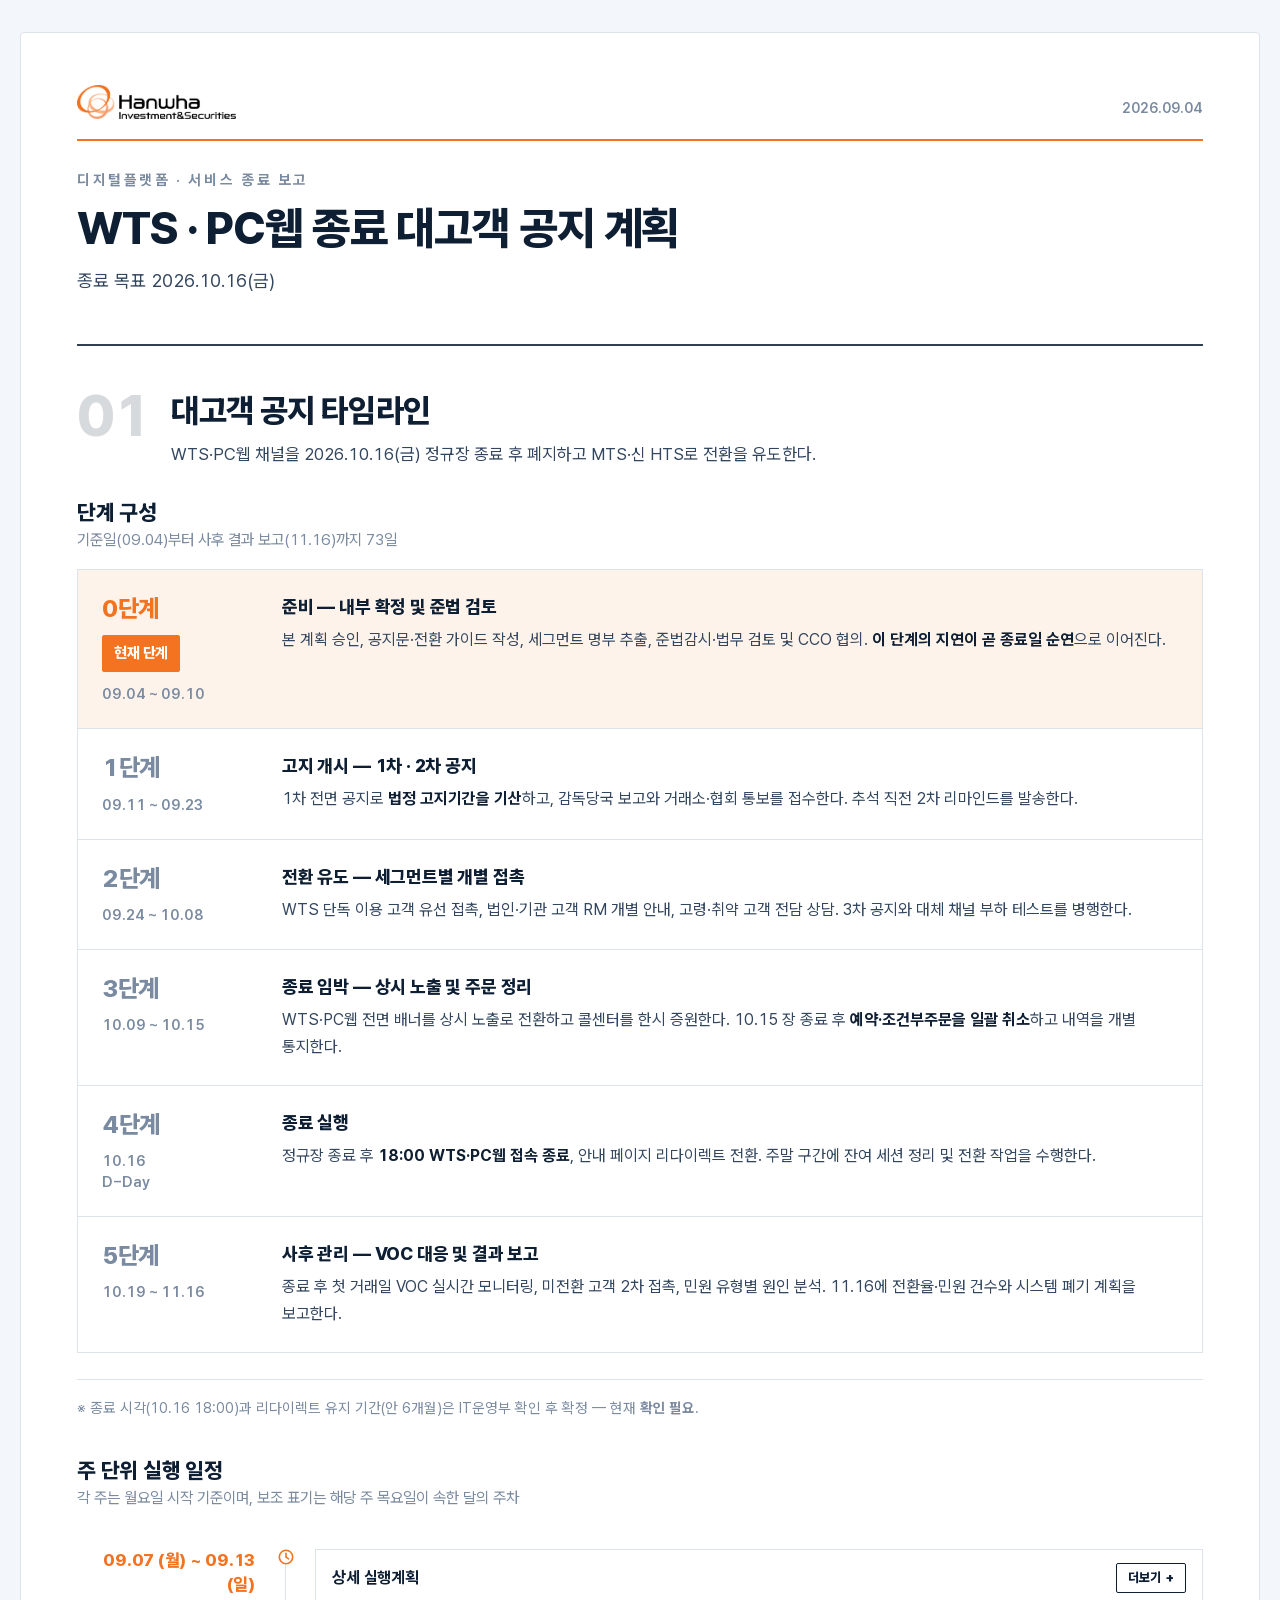
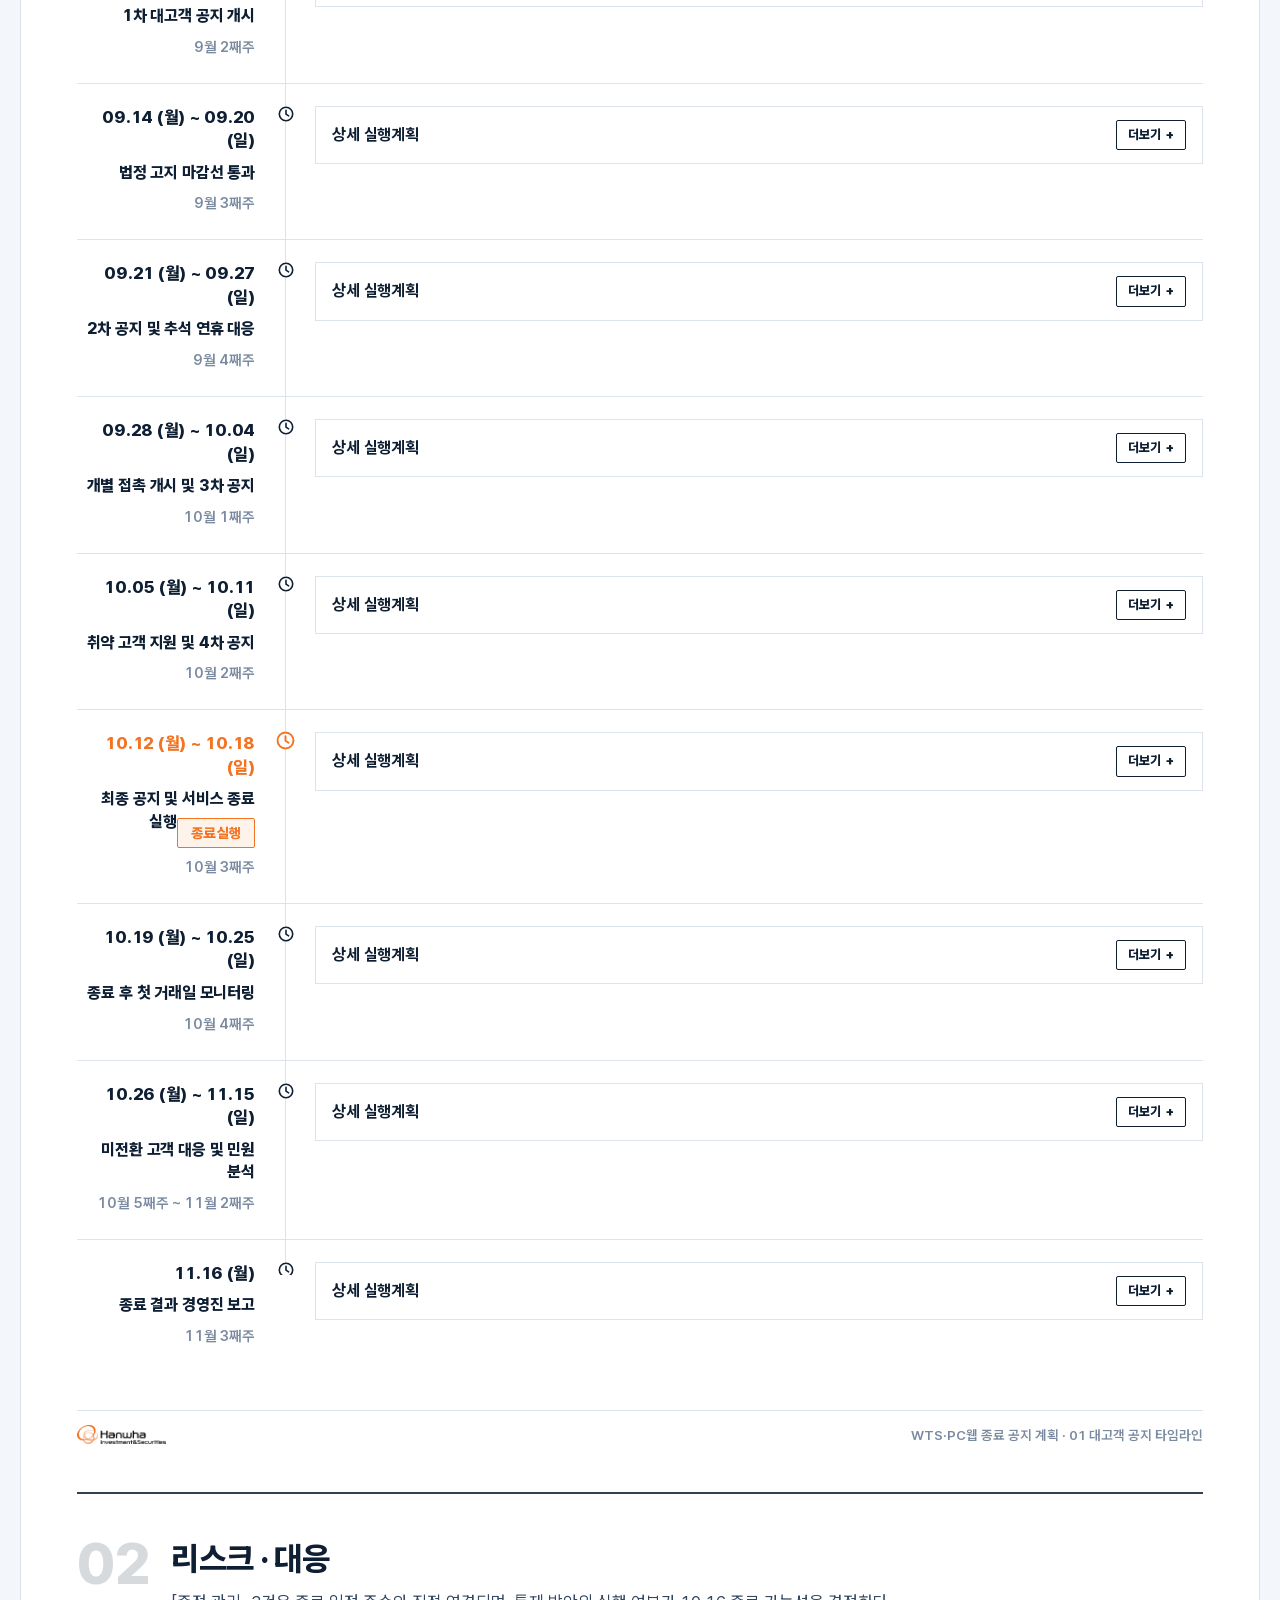
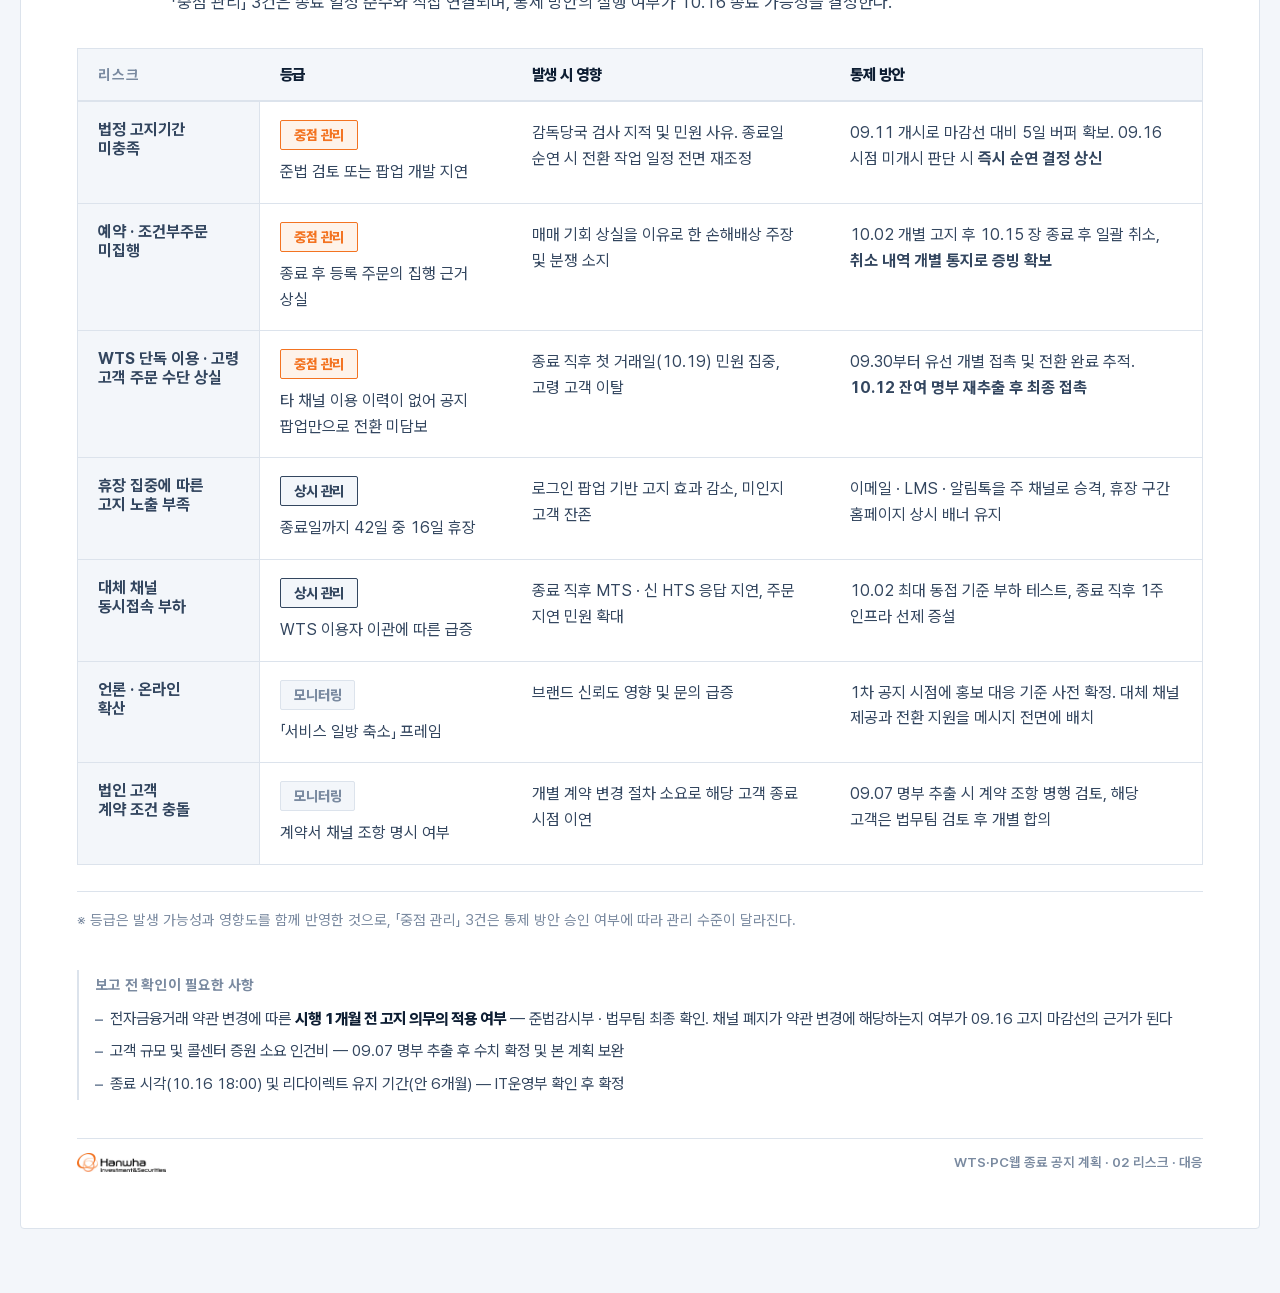
==== _배포_WTS_PC웹_종료공지계획.html @ c9485beb "문서 코멘트 반영: 타임라인 레일 마커를 시계 아이콘으로 - 주차별 레일 마커를 사각형에서 시계 아이콘으로 교체 (9개 주차 전체) - 지침서가 이모지·아이콘 폰트를 금지하므로 인" ====
<!doctype html>
<html lang="ko">
<head>
<meta charset="utf-8">
<meta name="viewport" content="width=device-width, initial-scale=1">
<title>WTS·PC웹 종료 대고객 공지 계획 · 2026.09.04</title>
<style>

@font-face{
  font-family:"Pretendard";
  font-style:normal;
  font-weight:45 920;
  font-display:swap;
  src:url([data-uri]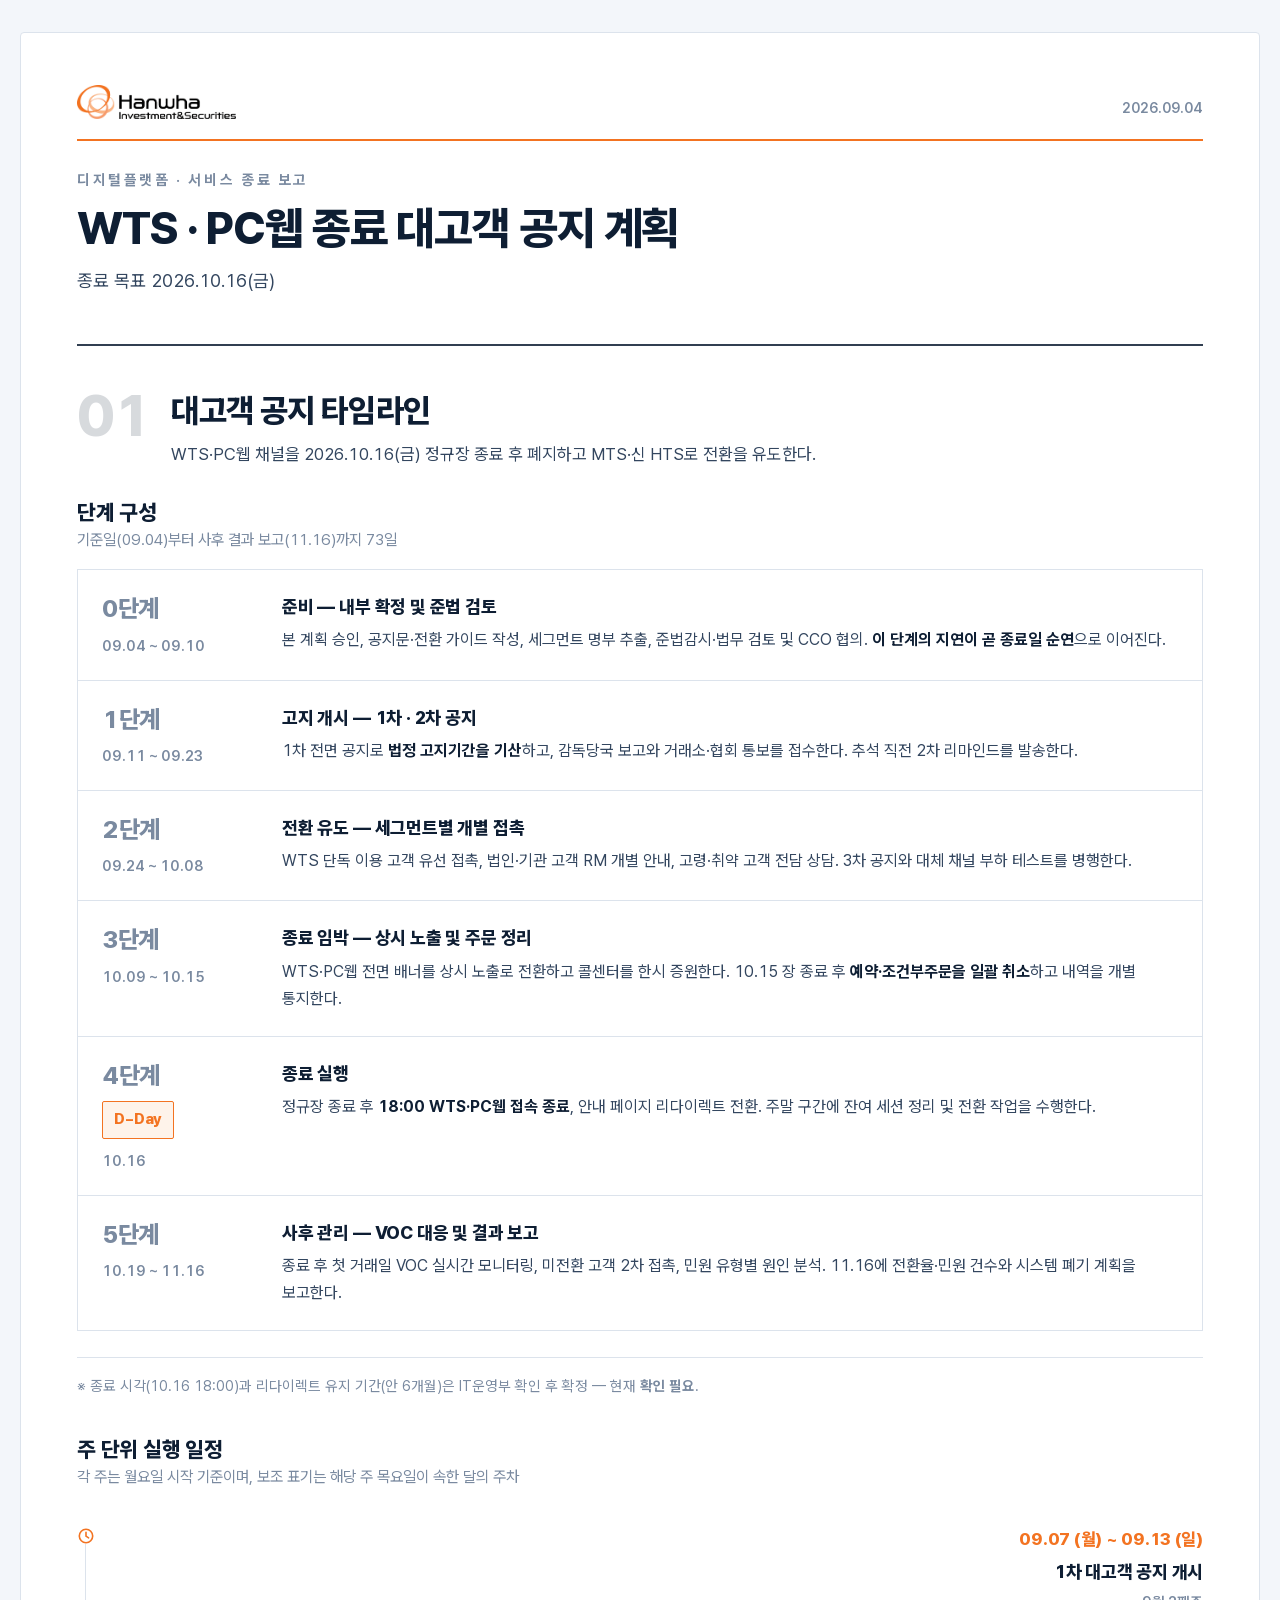
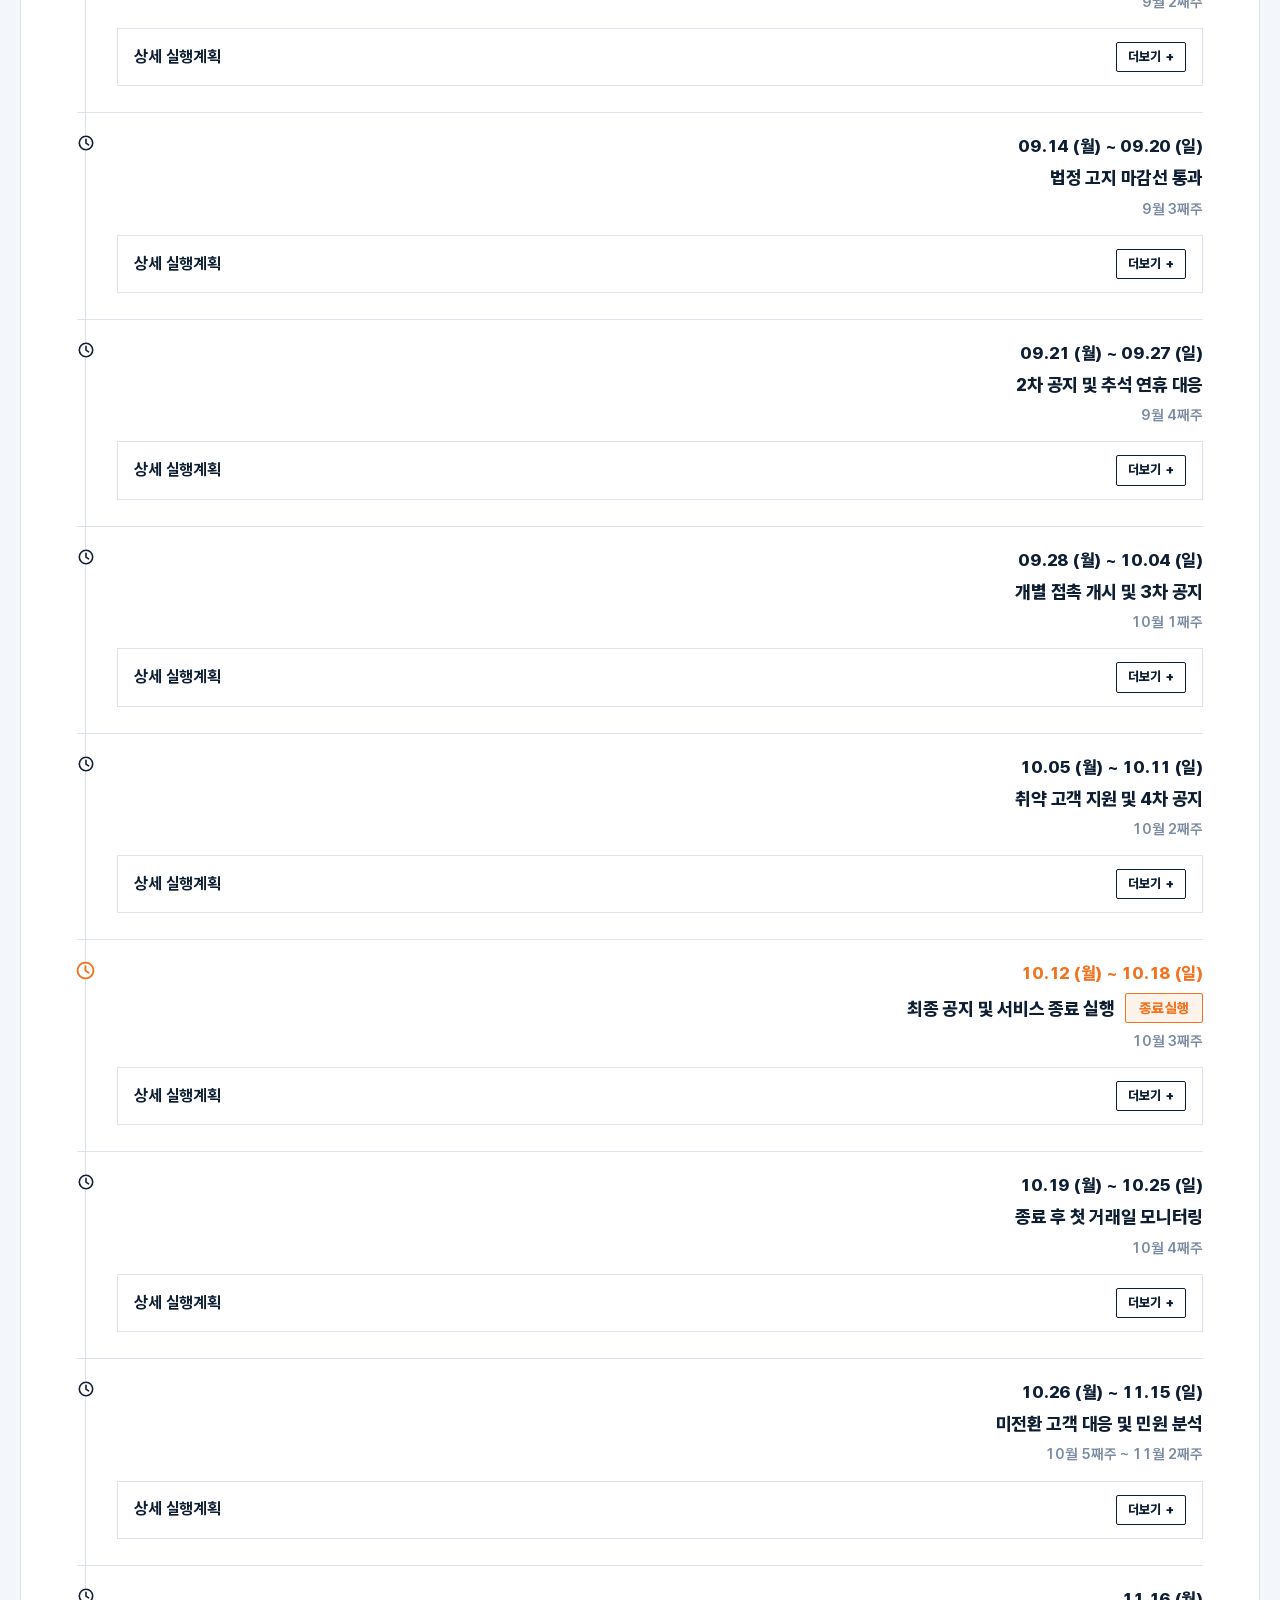
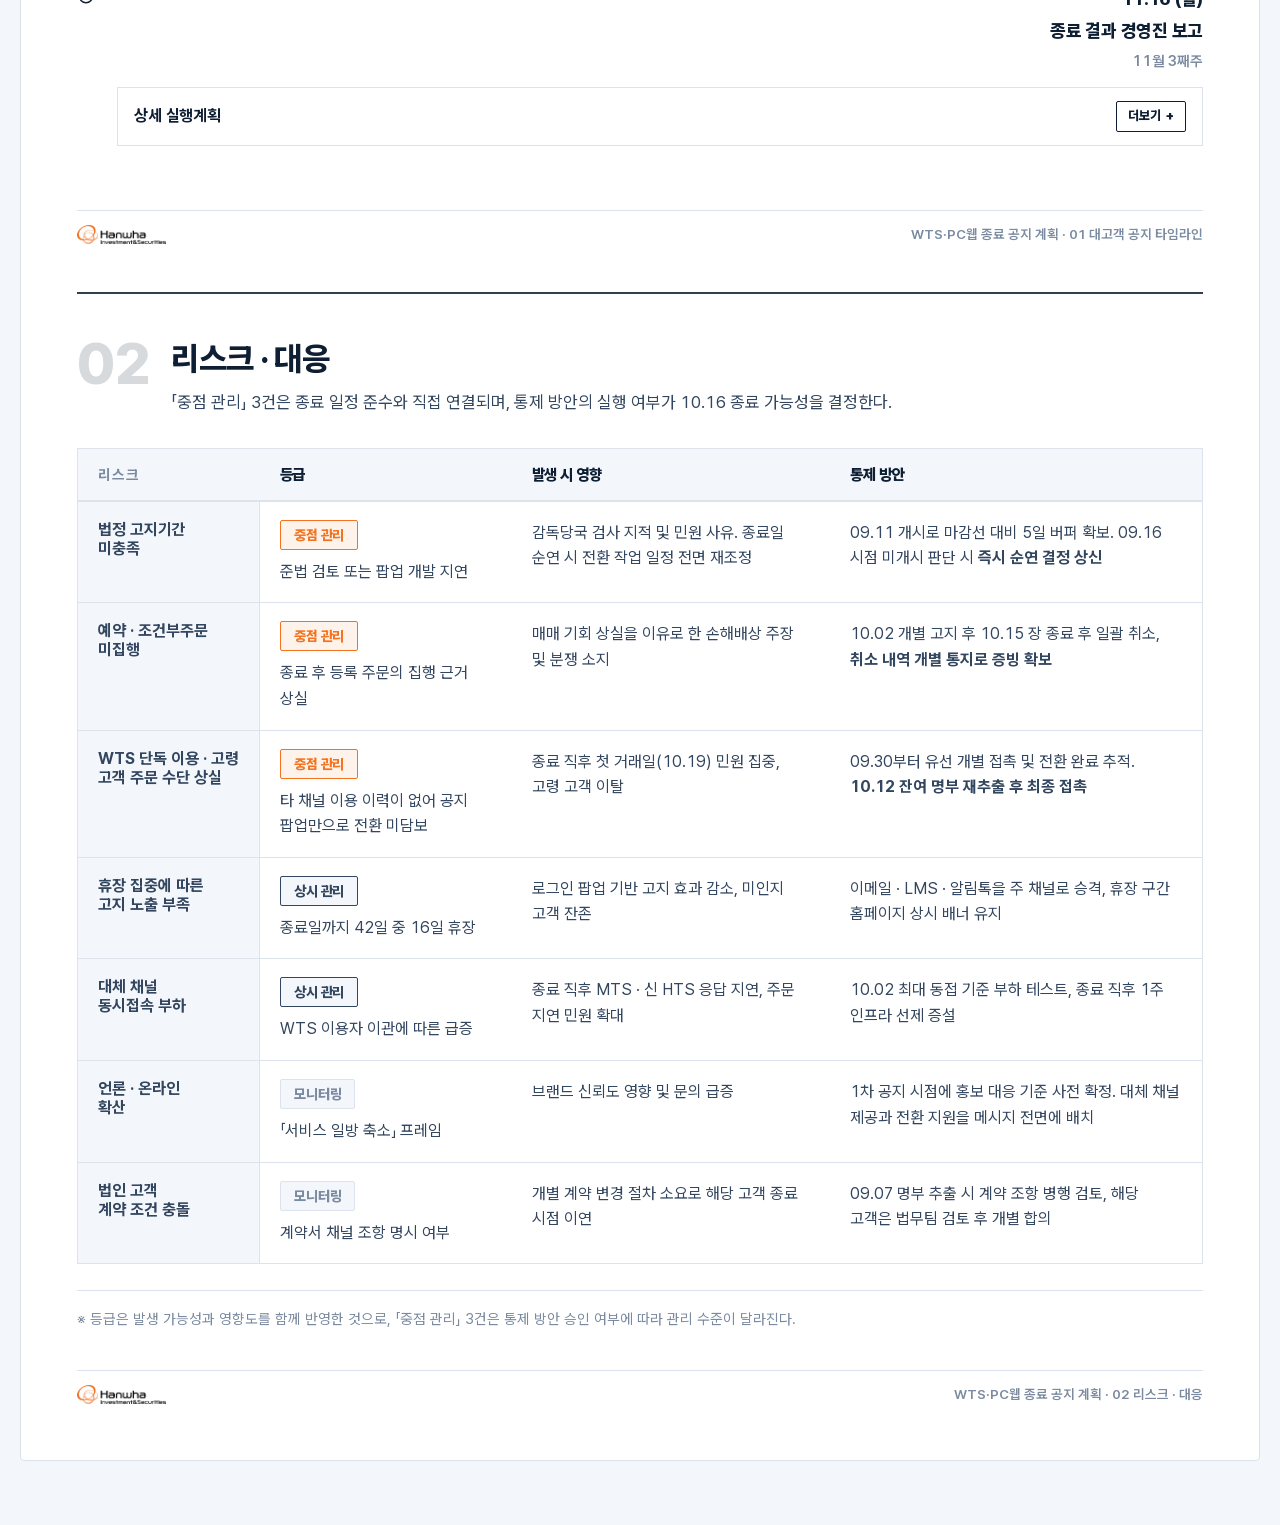
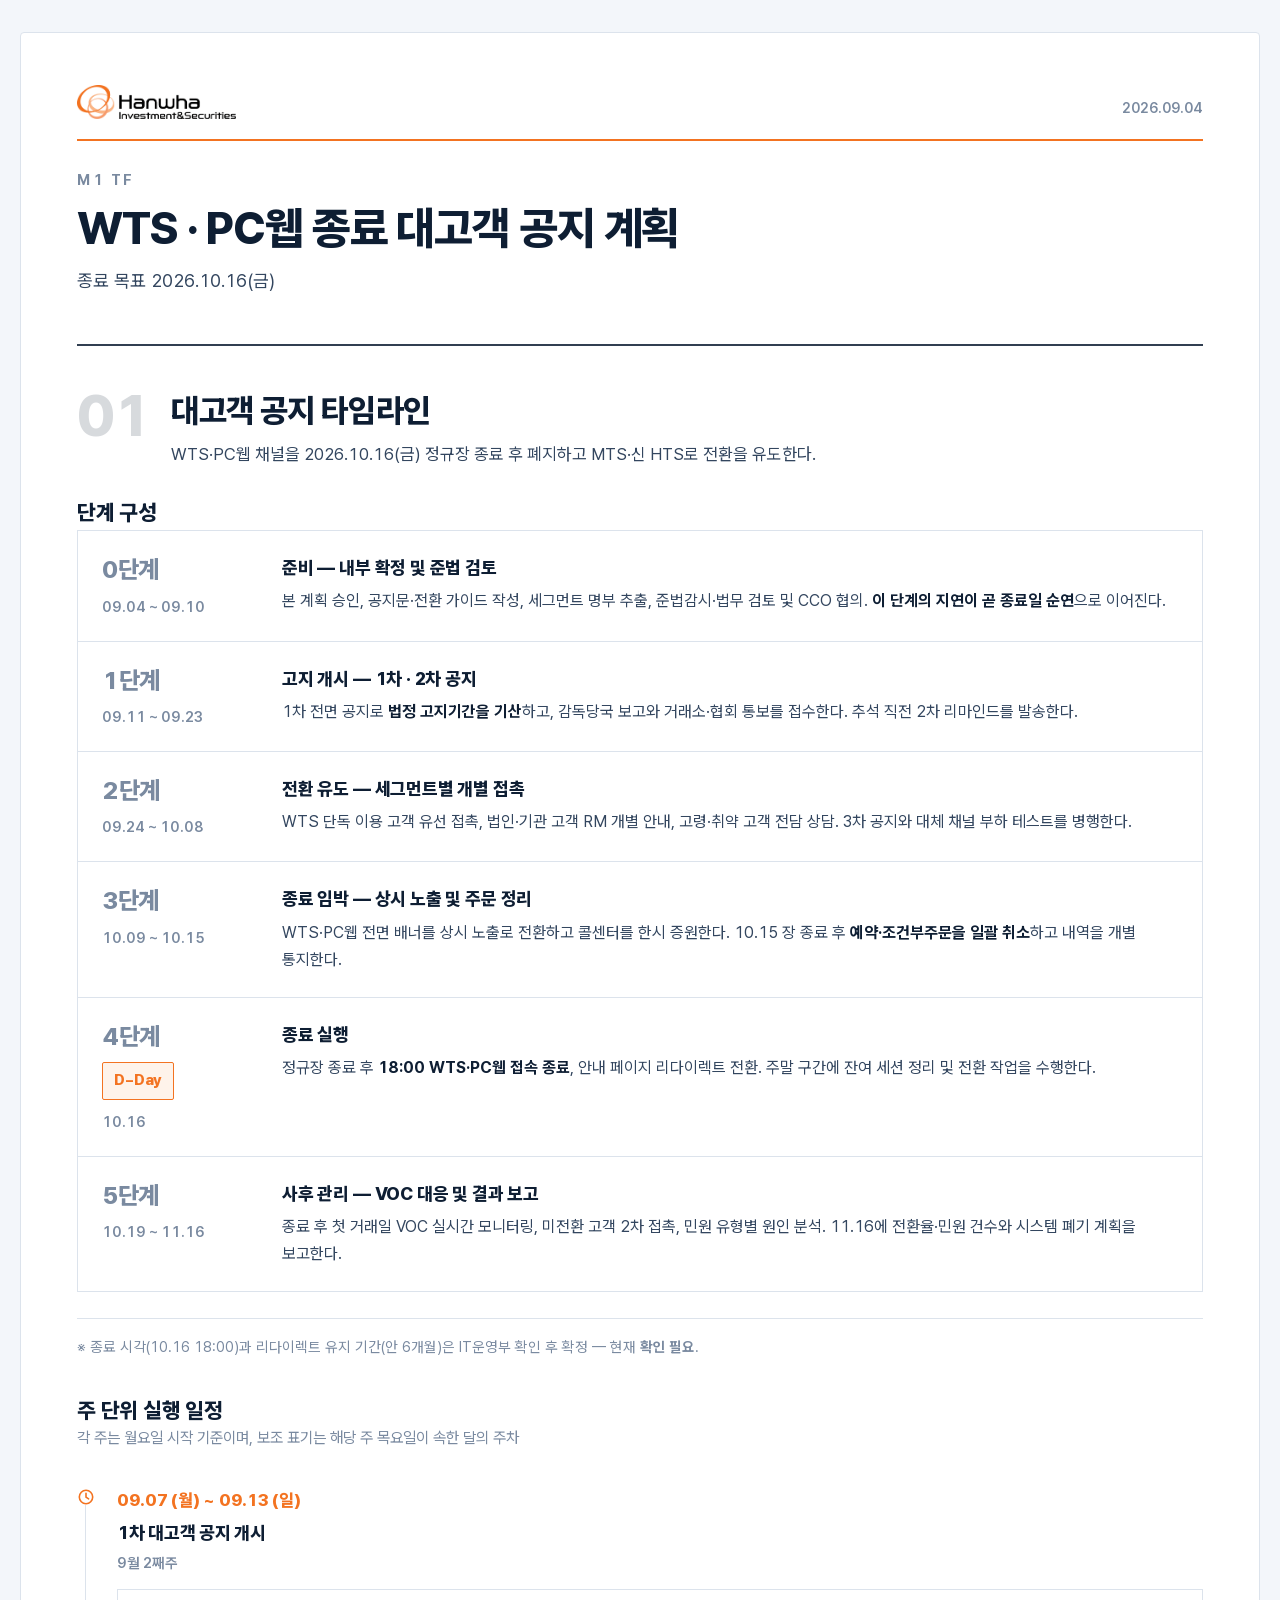
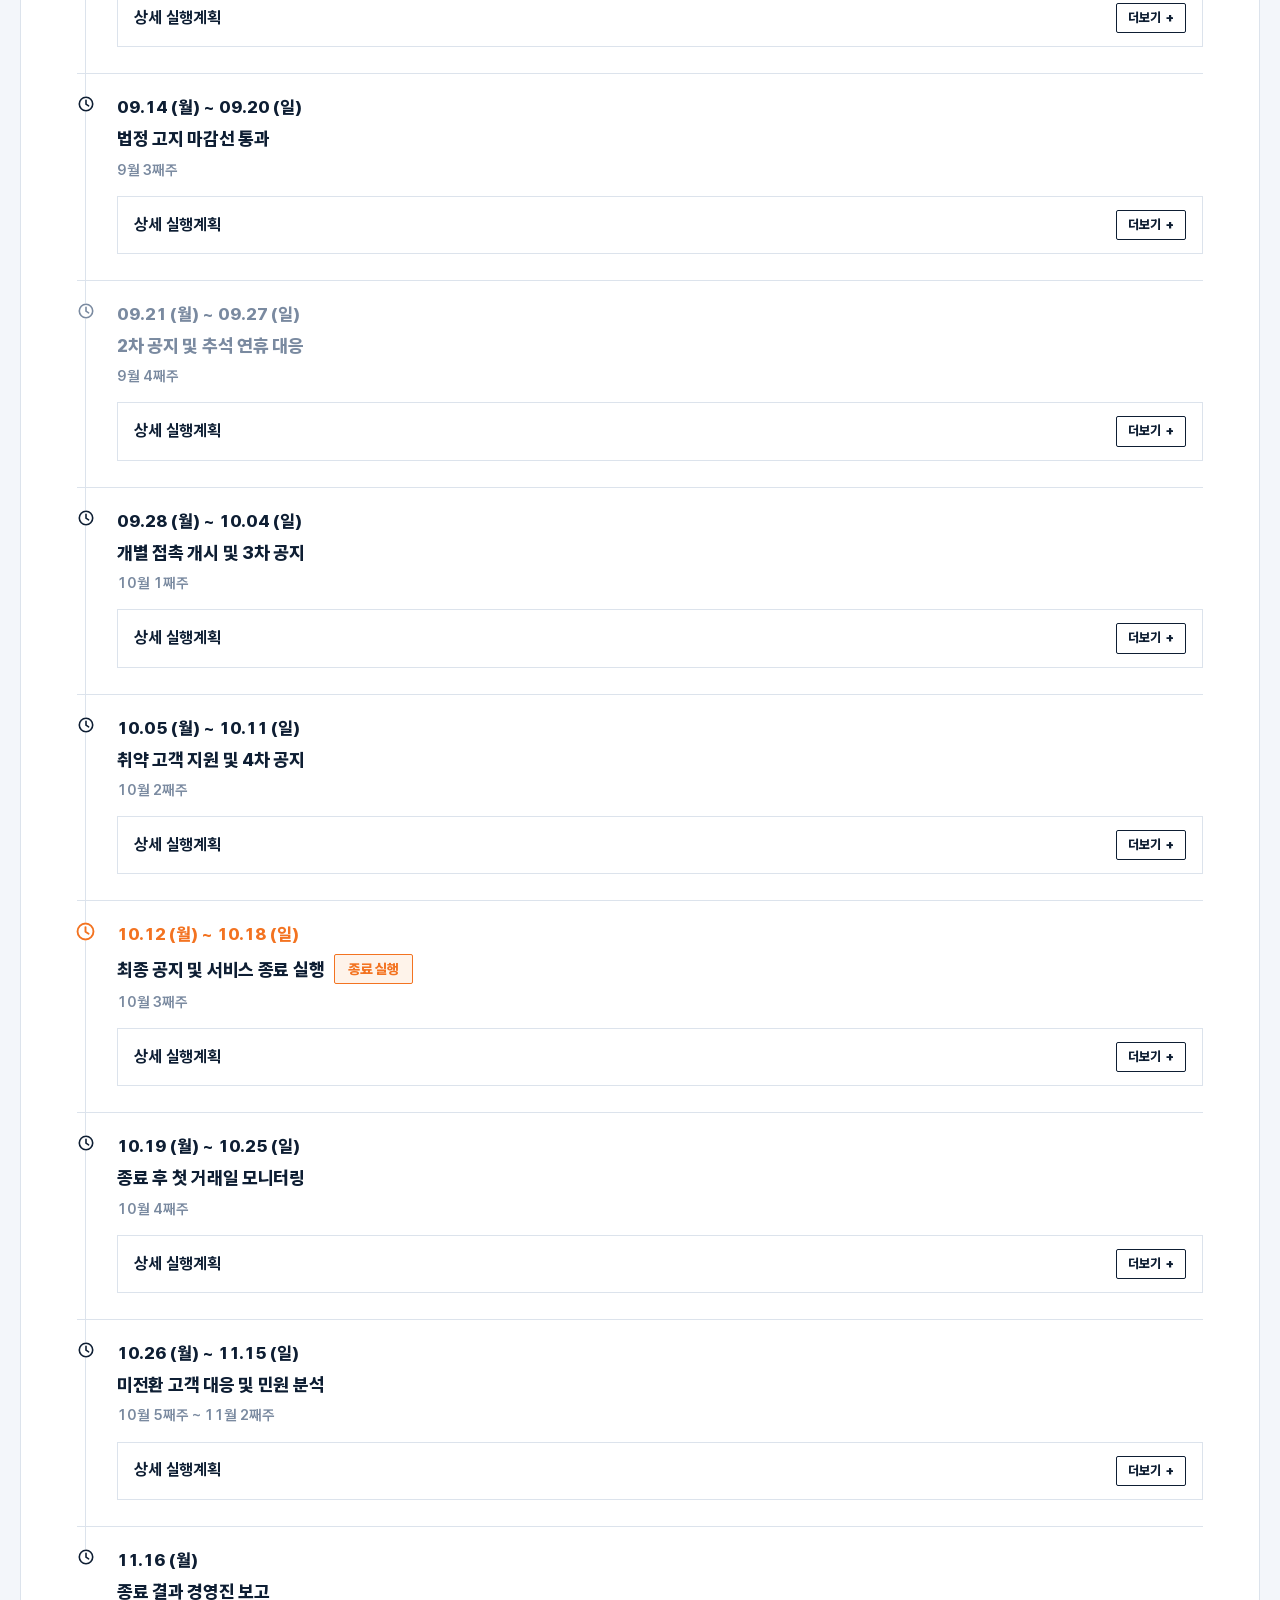
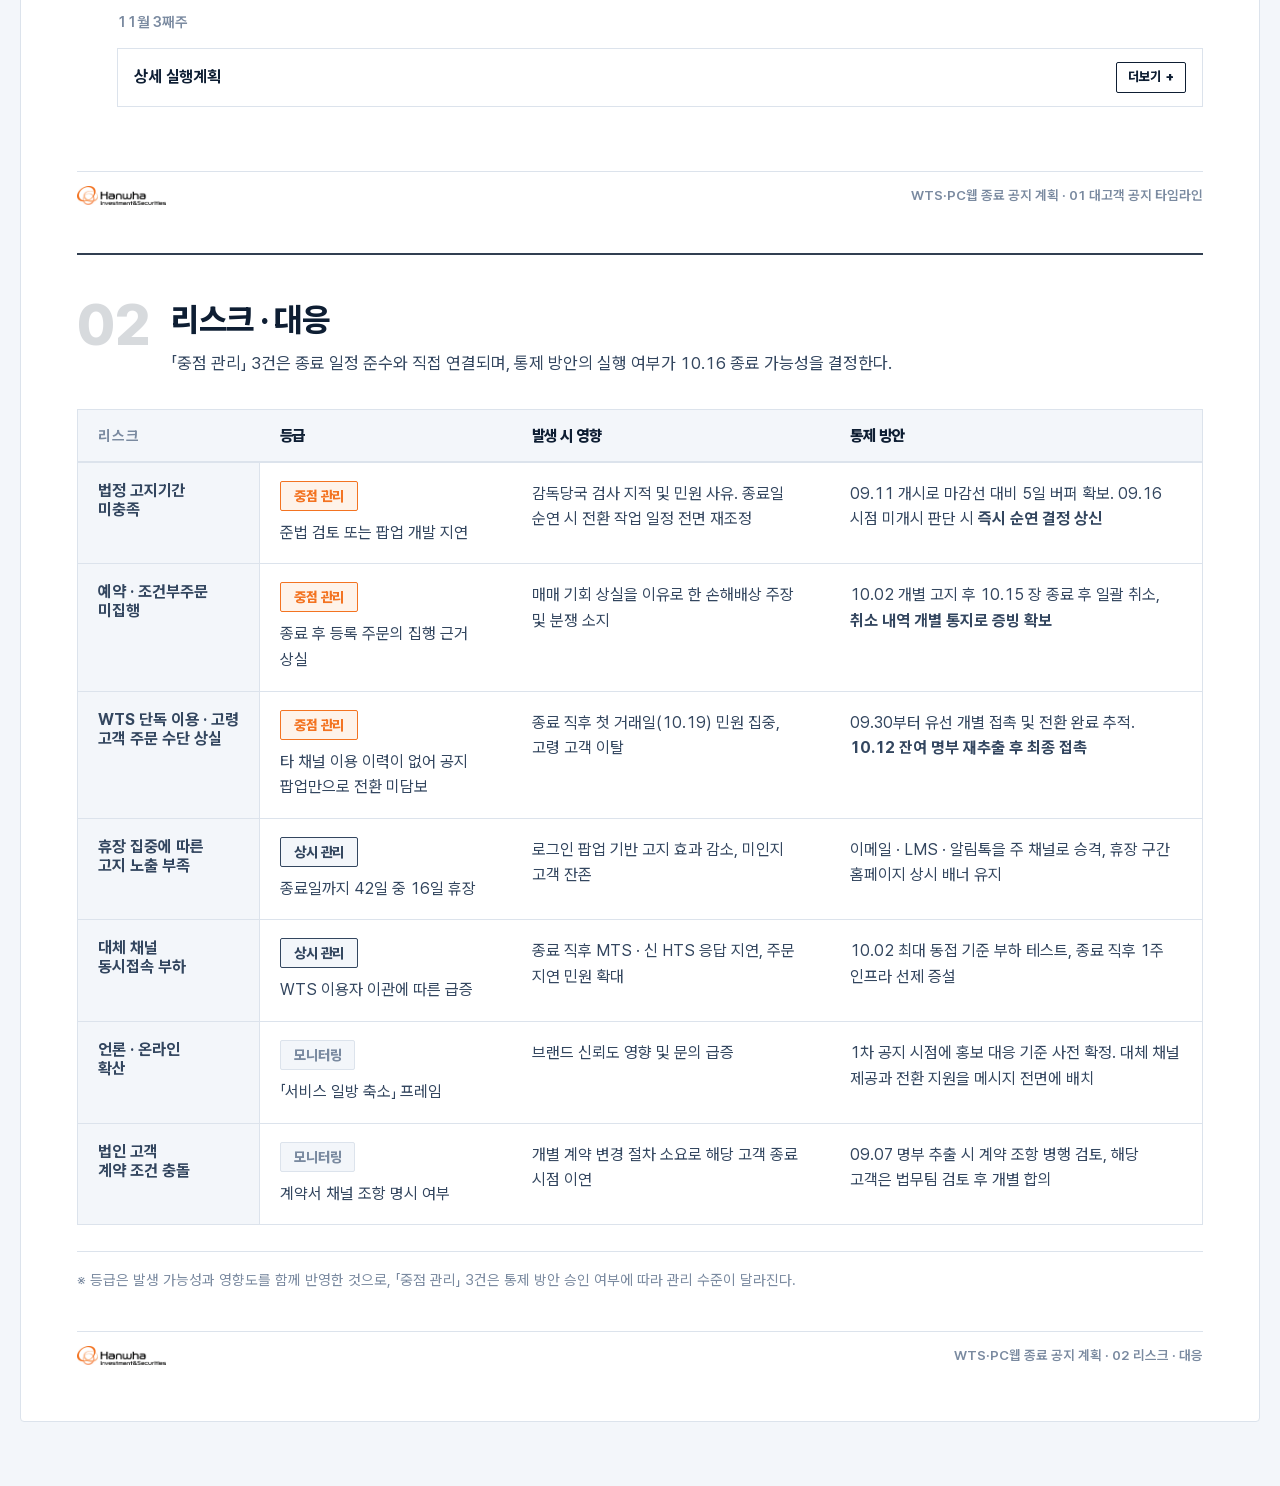
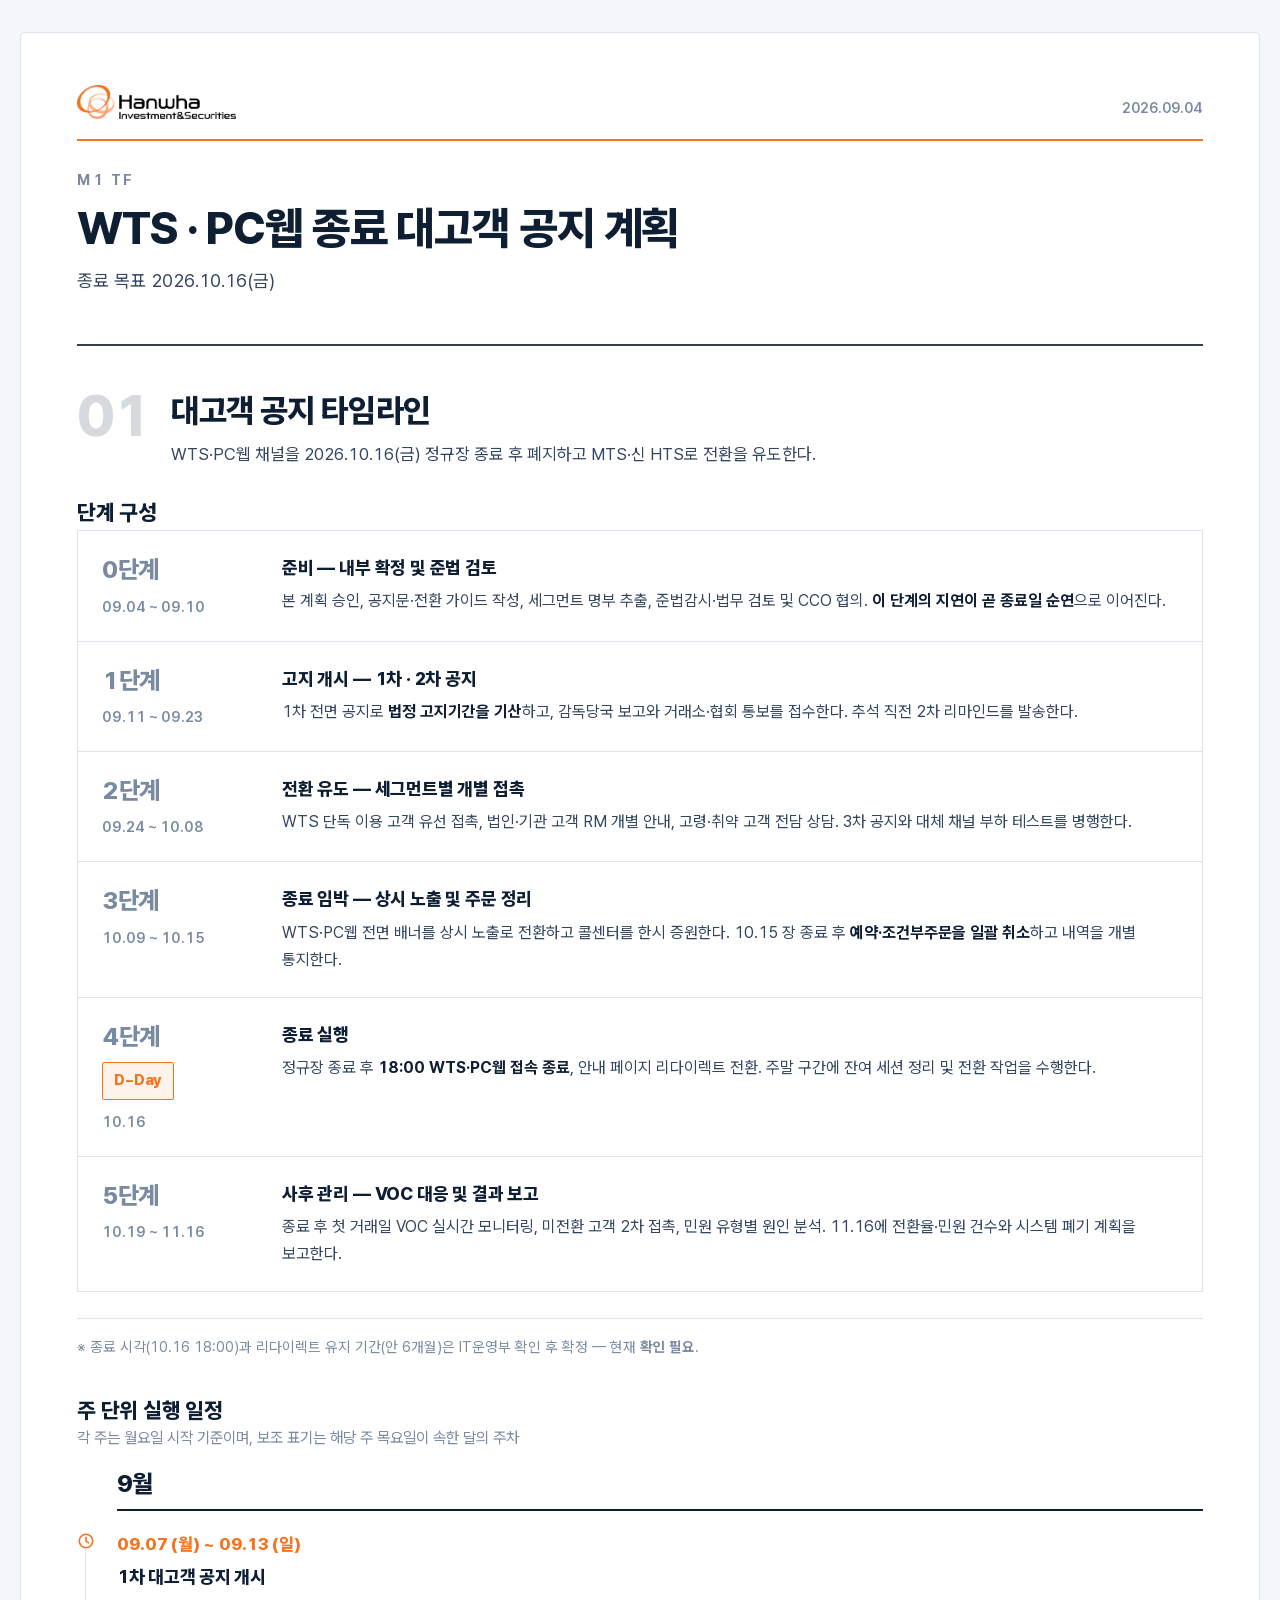
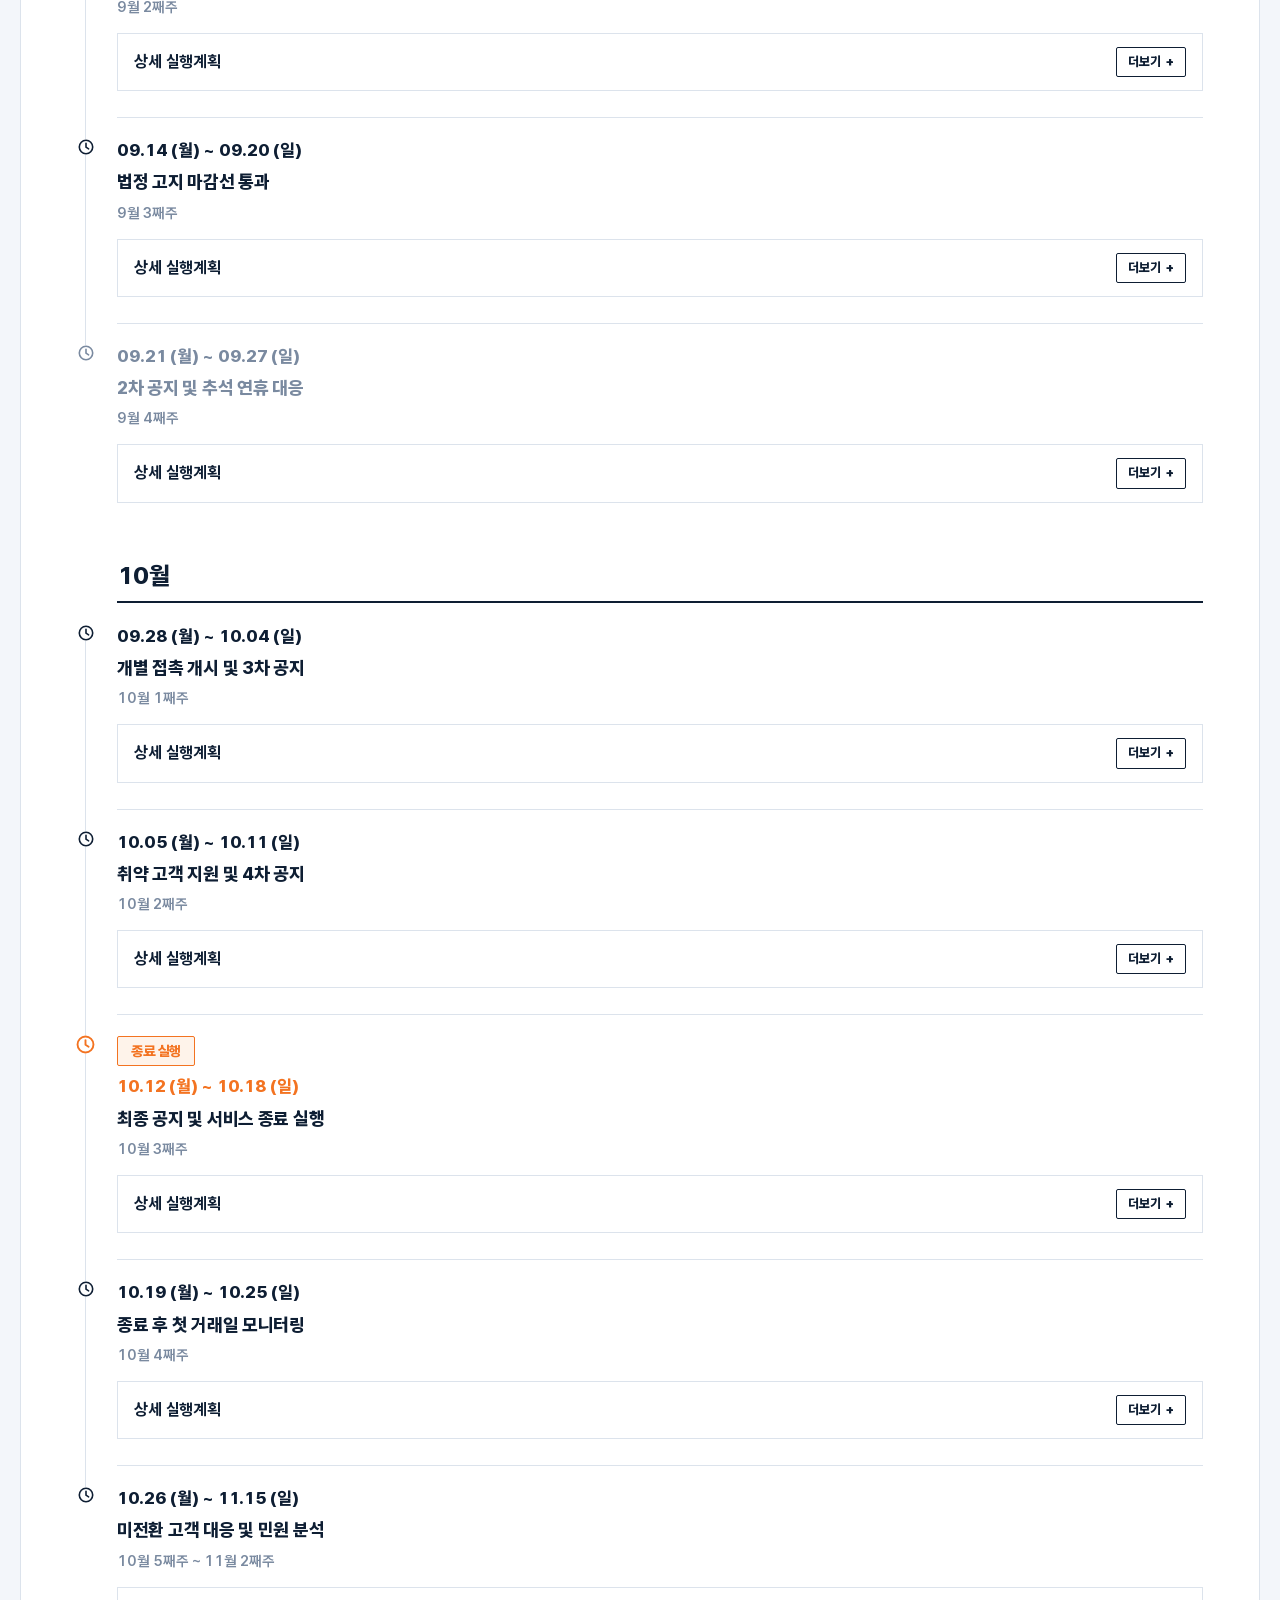
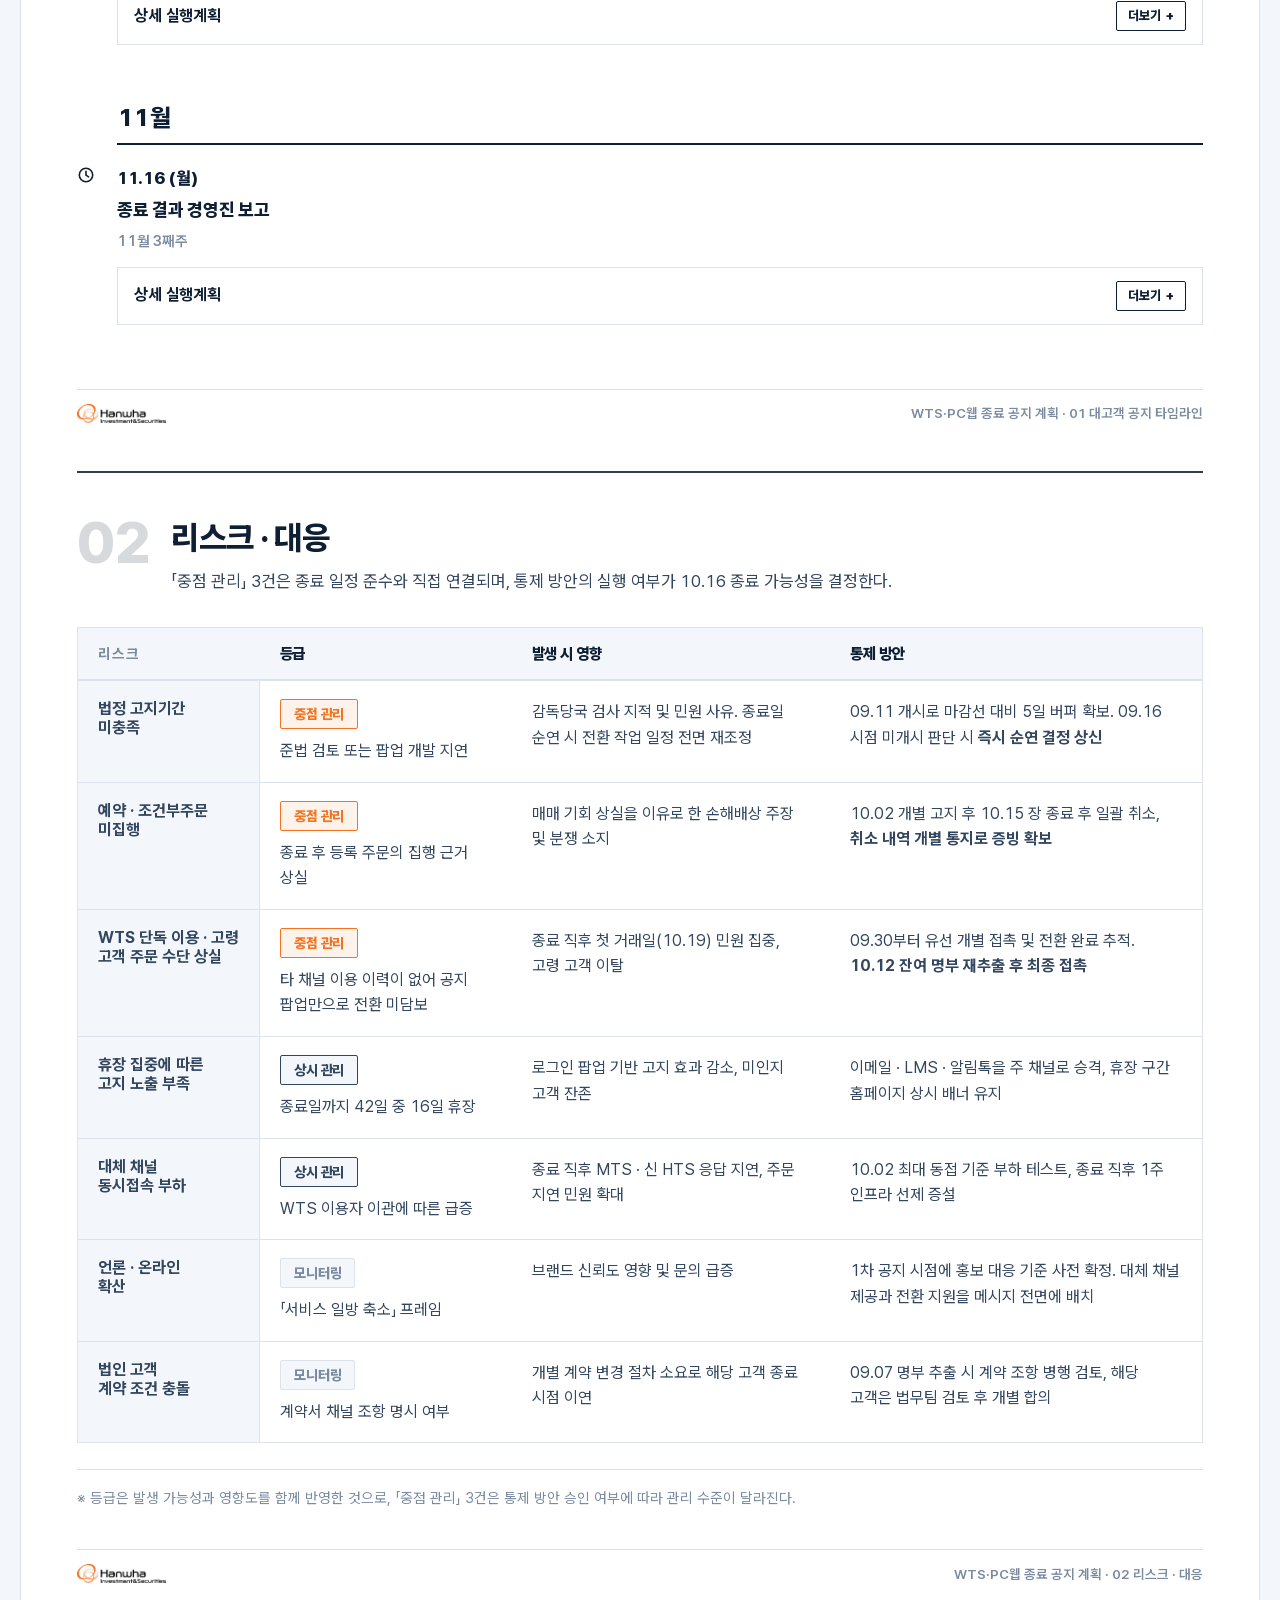
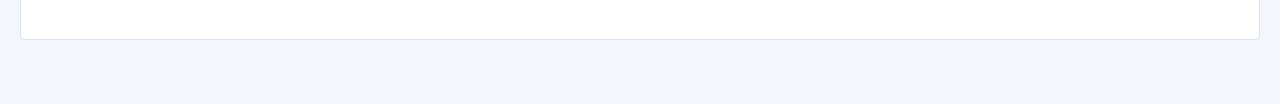
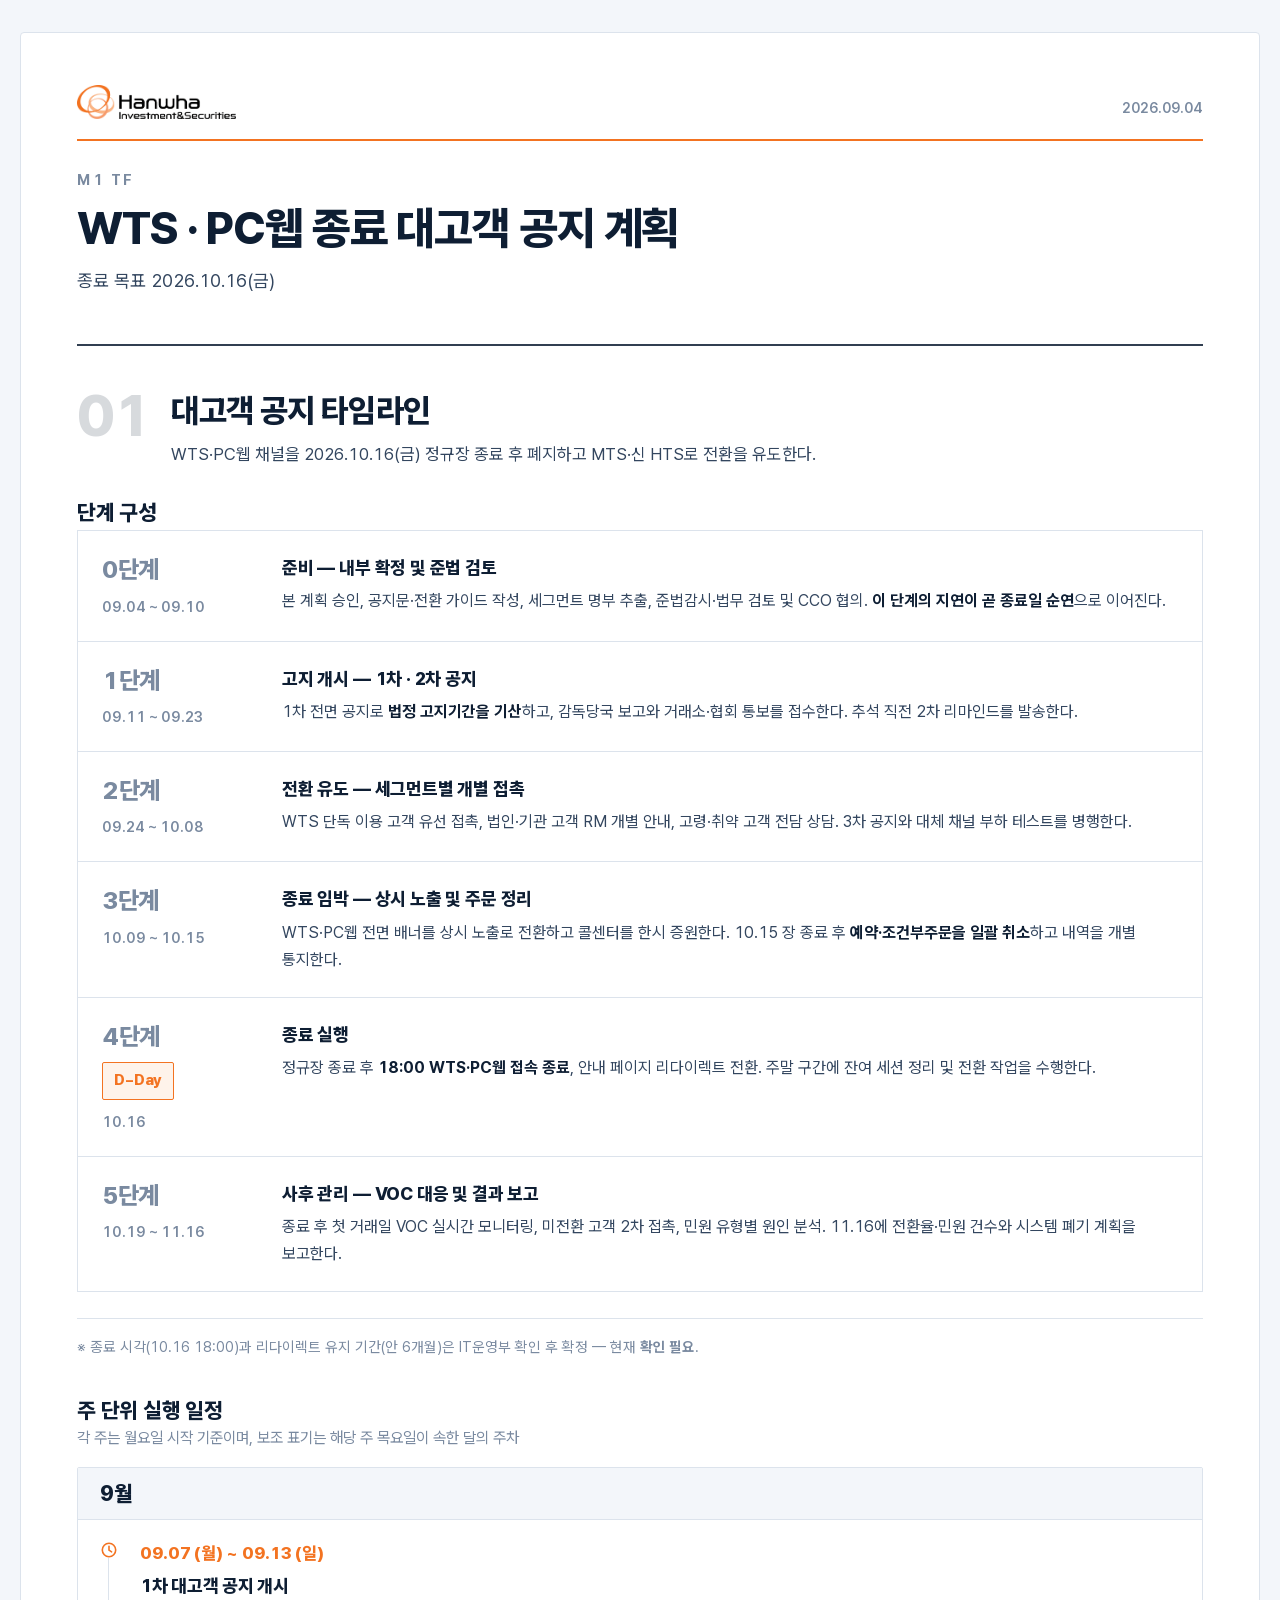
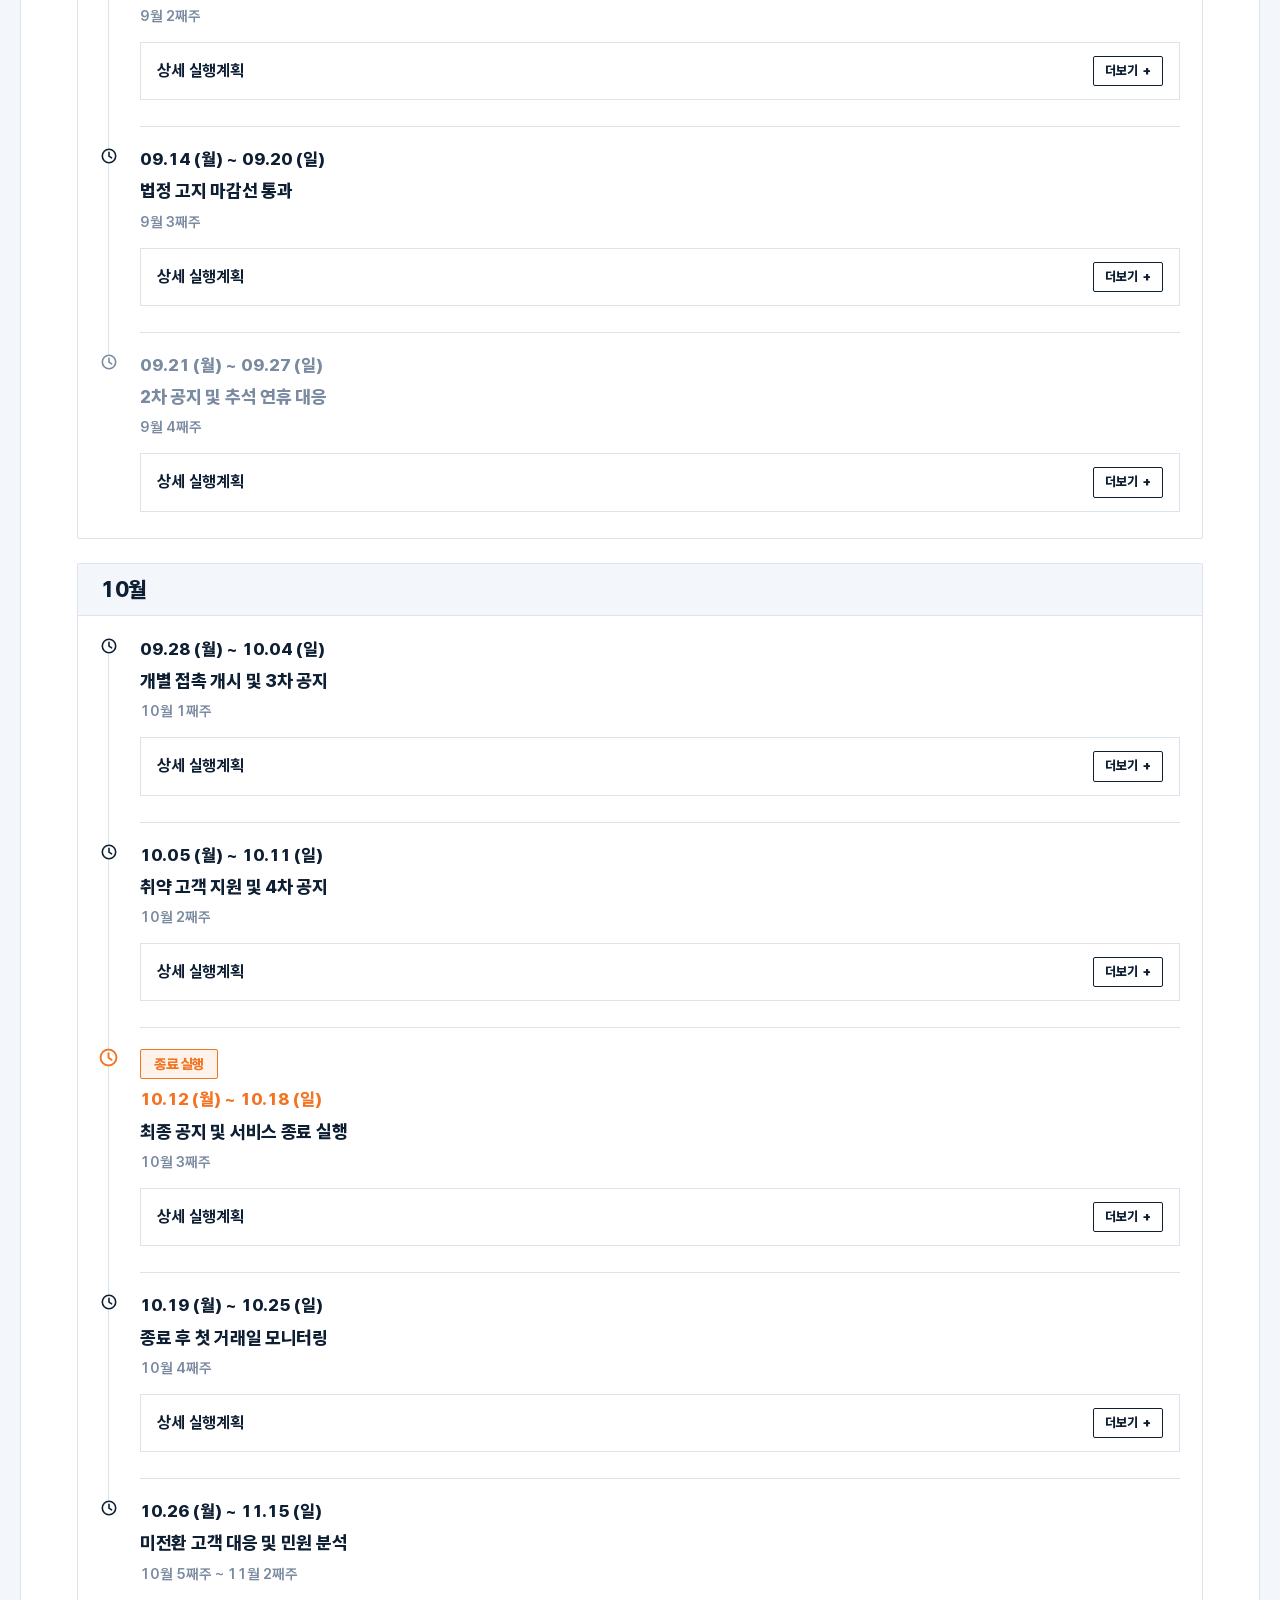
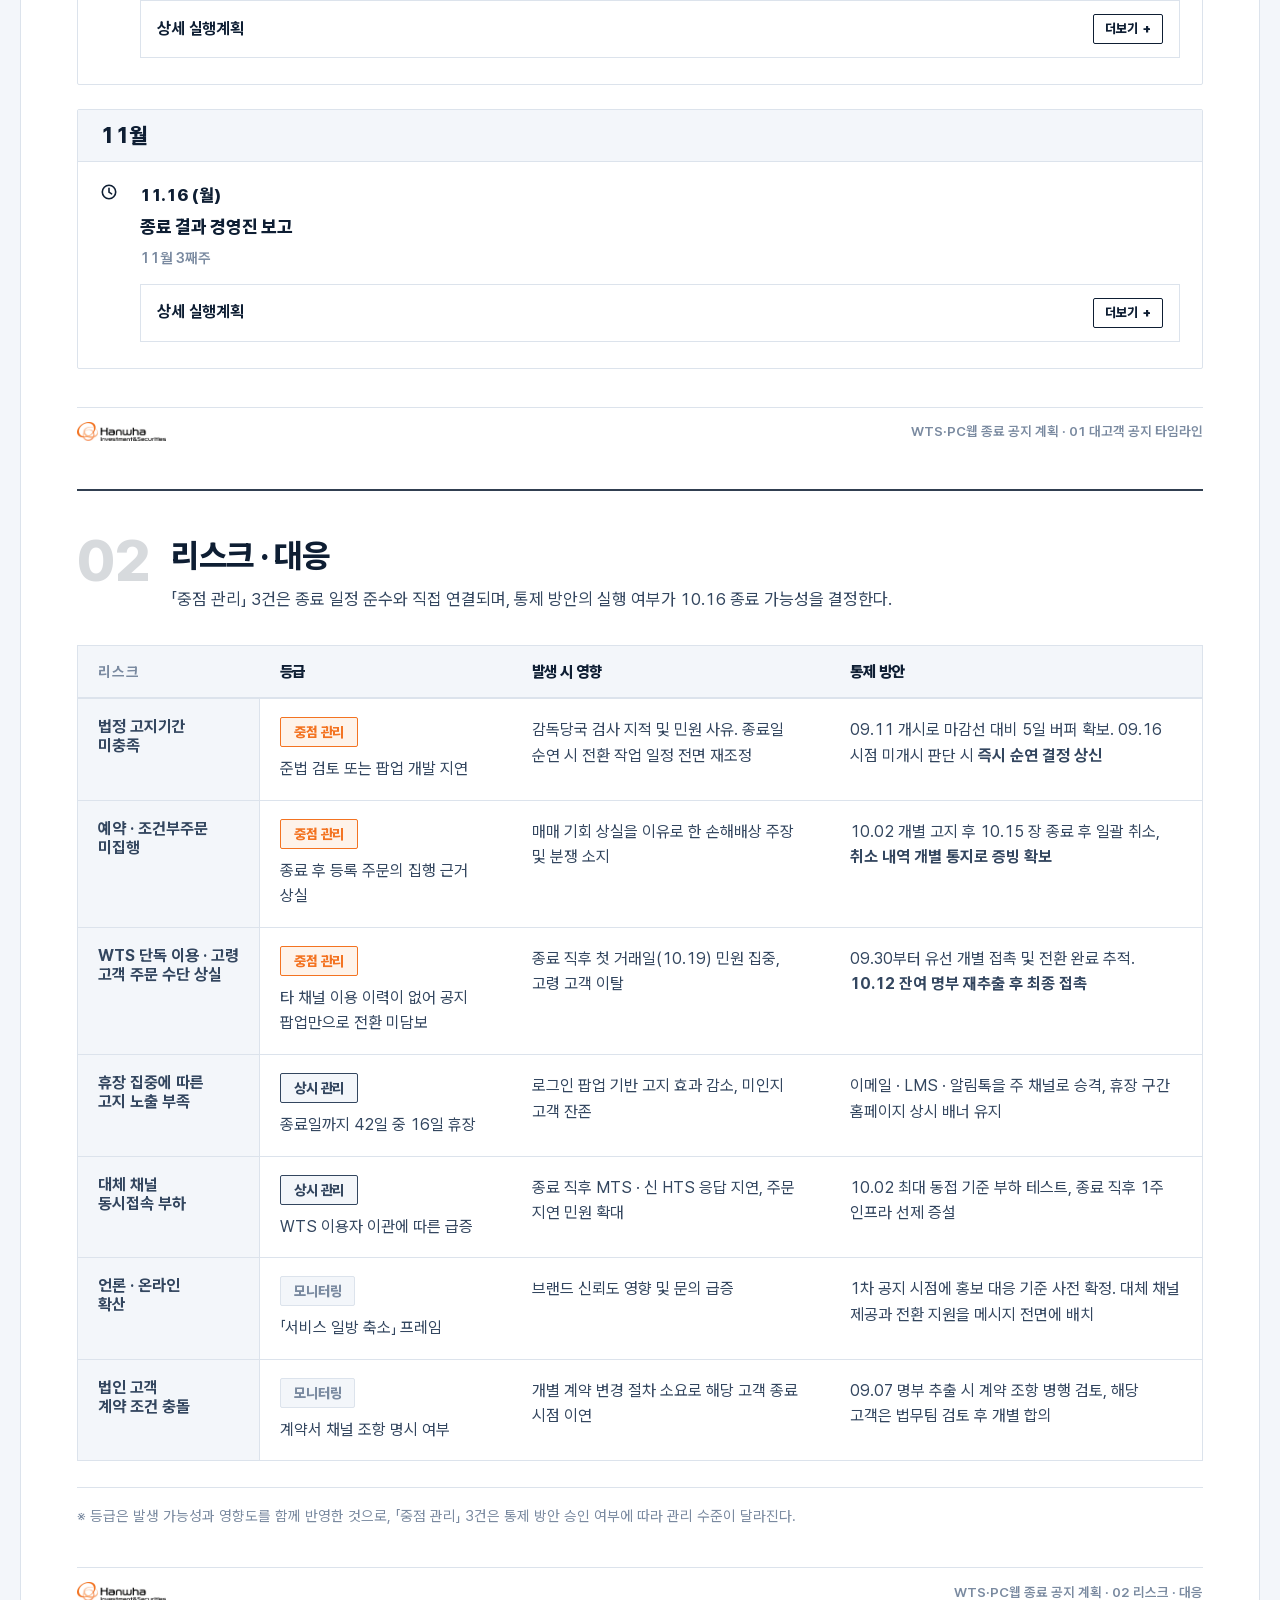
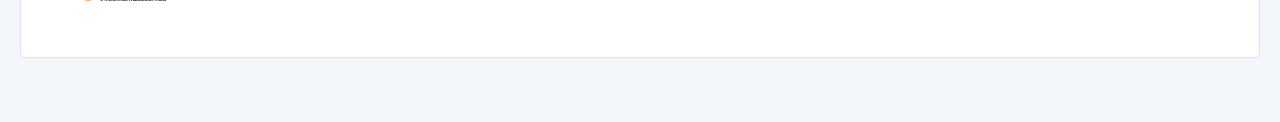
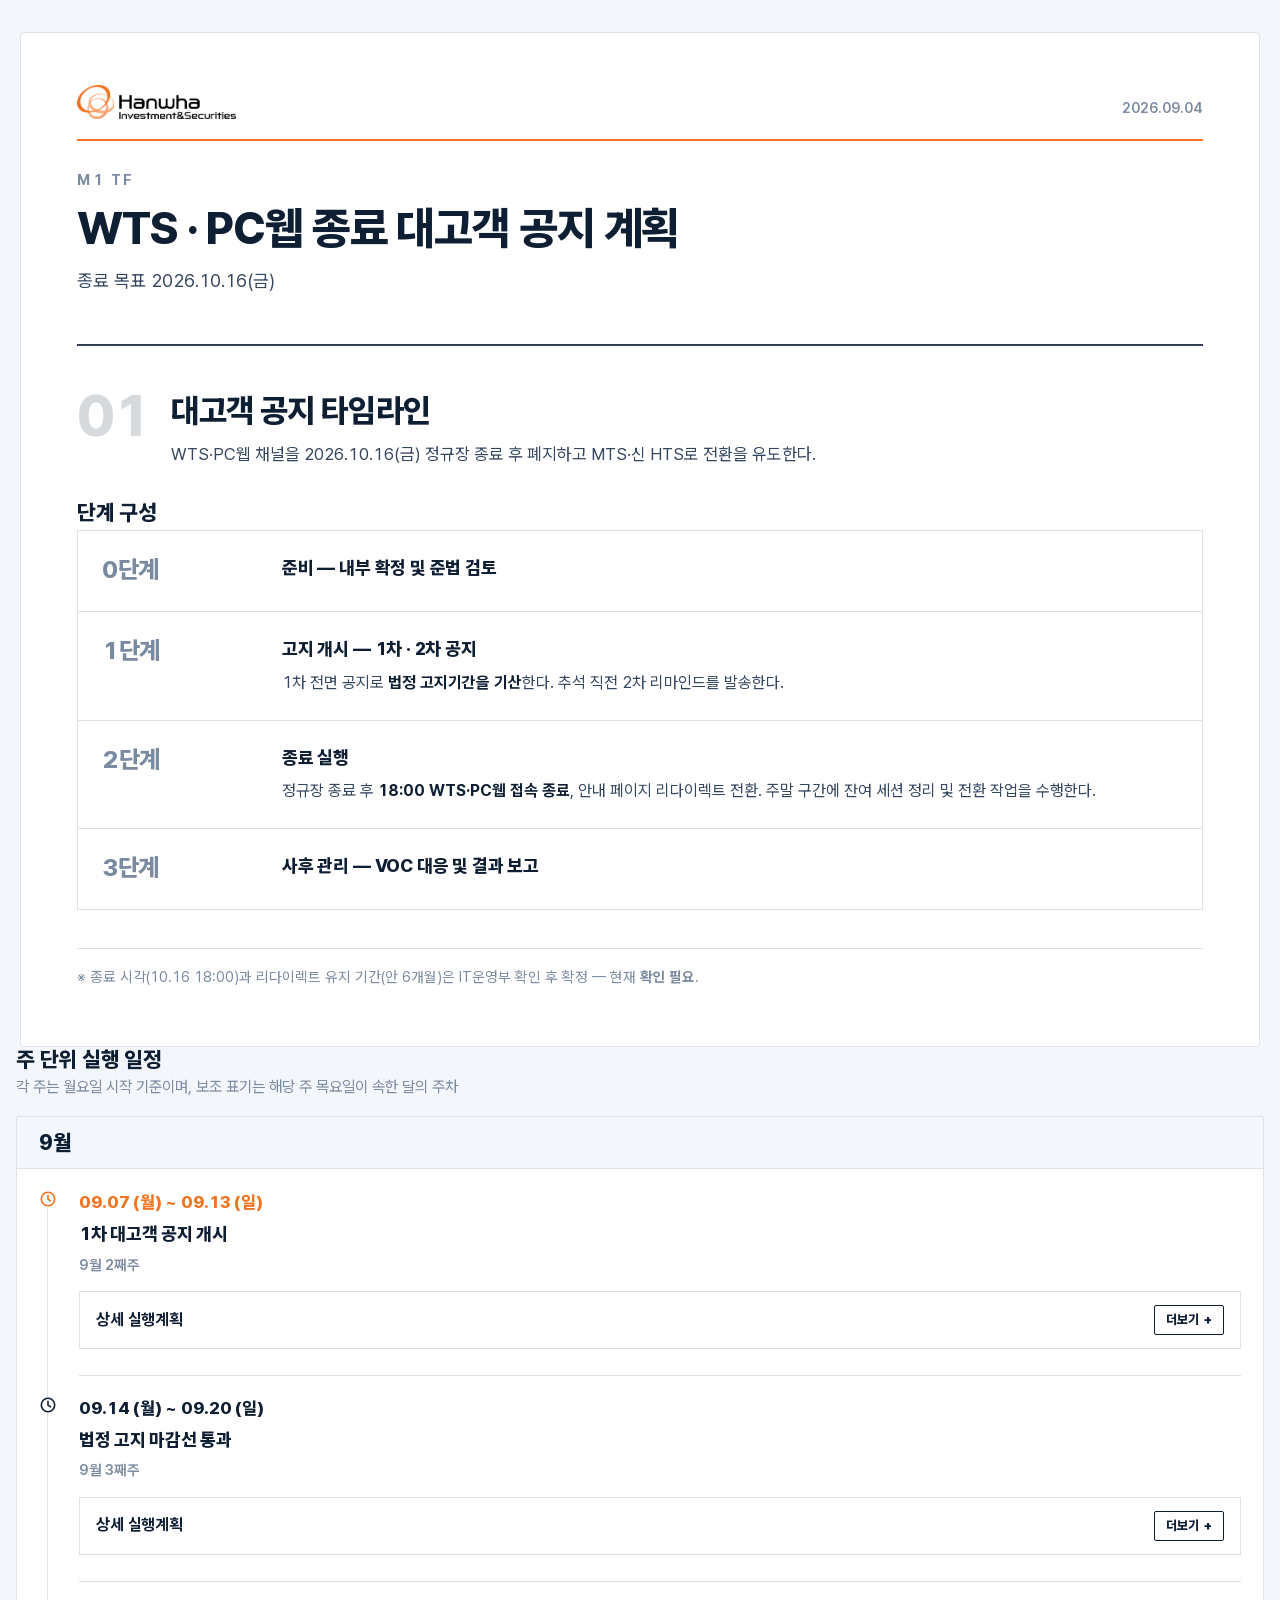
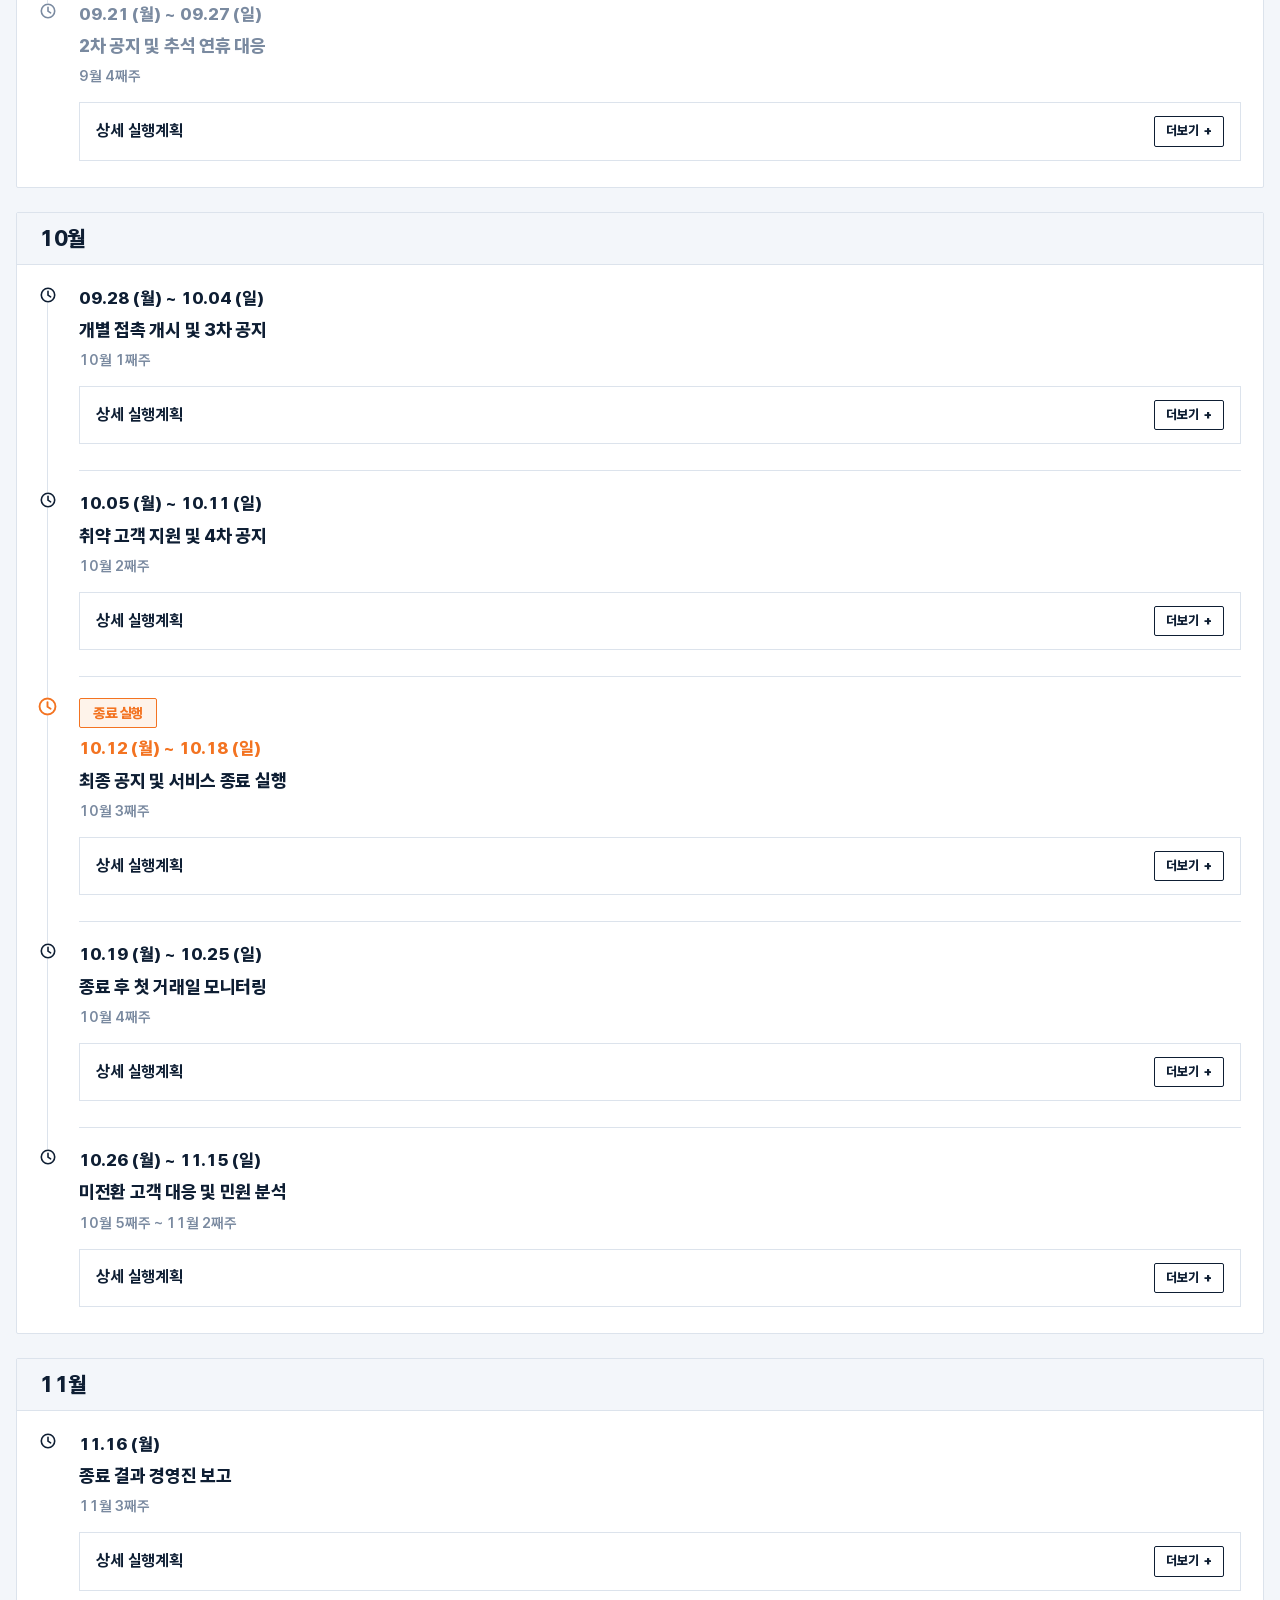
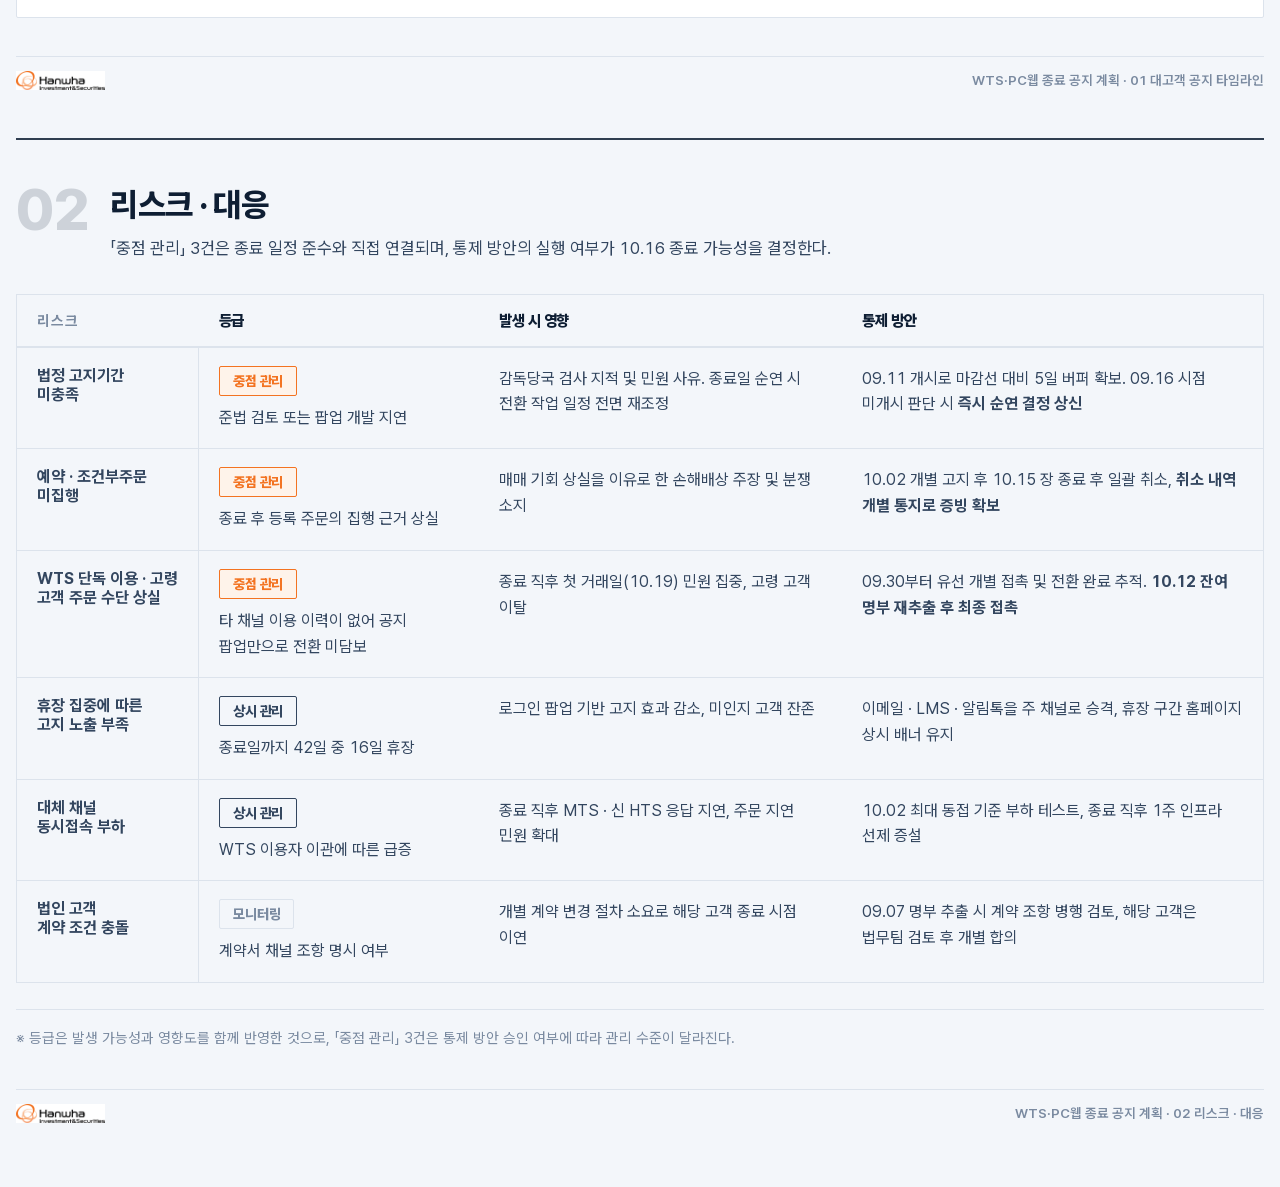
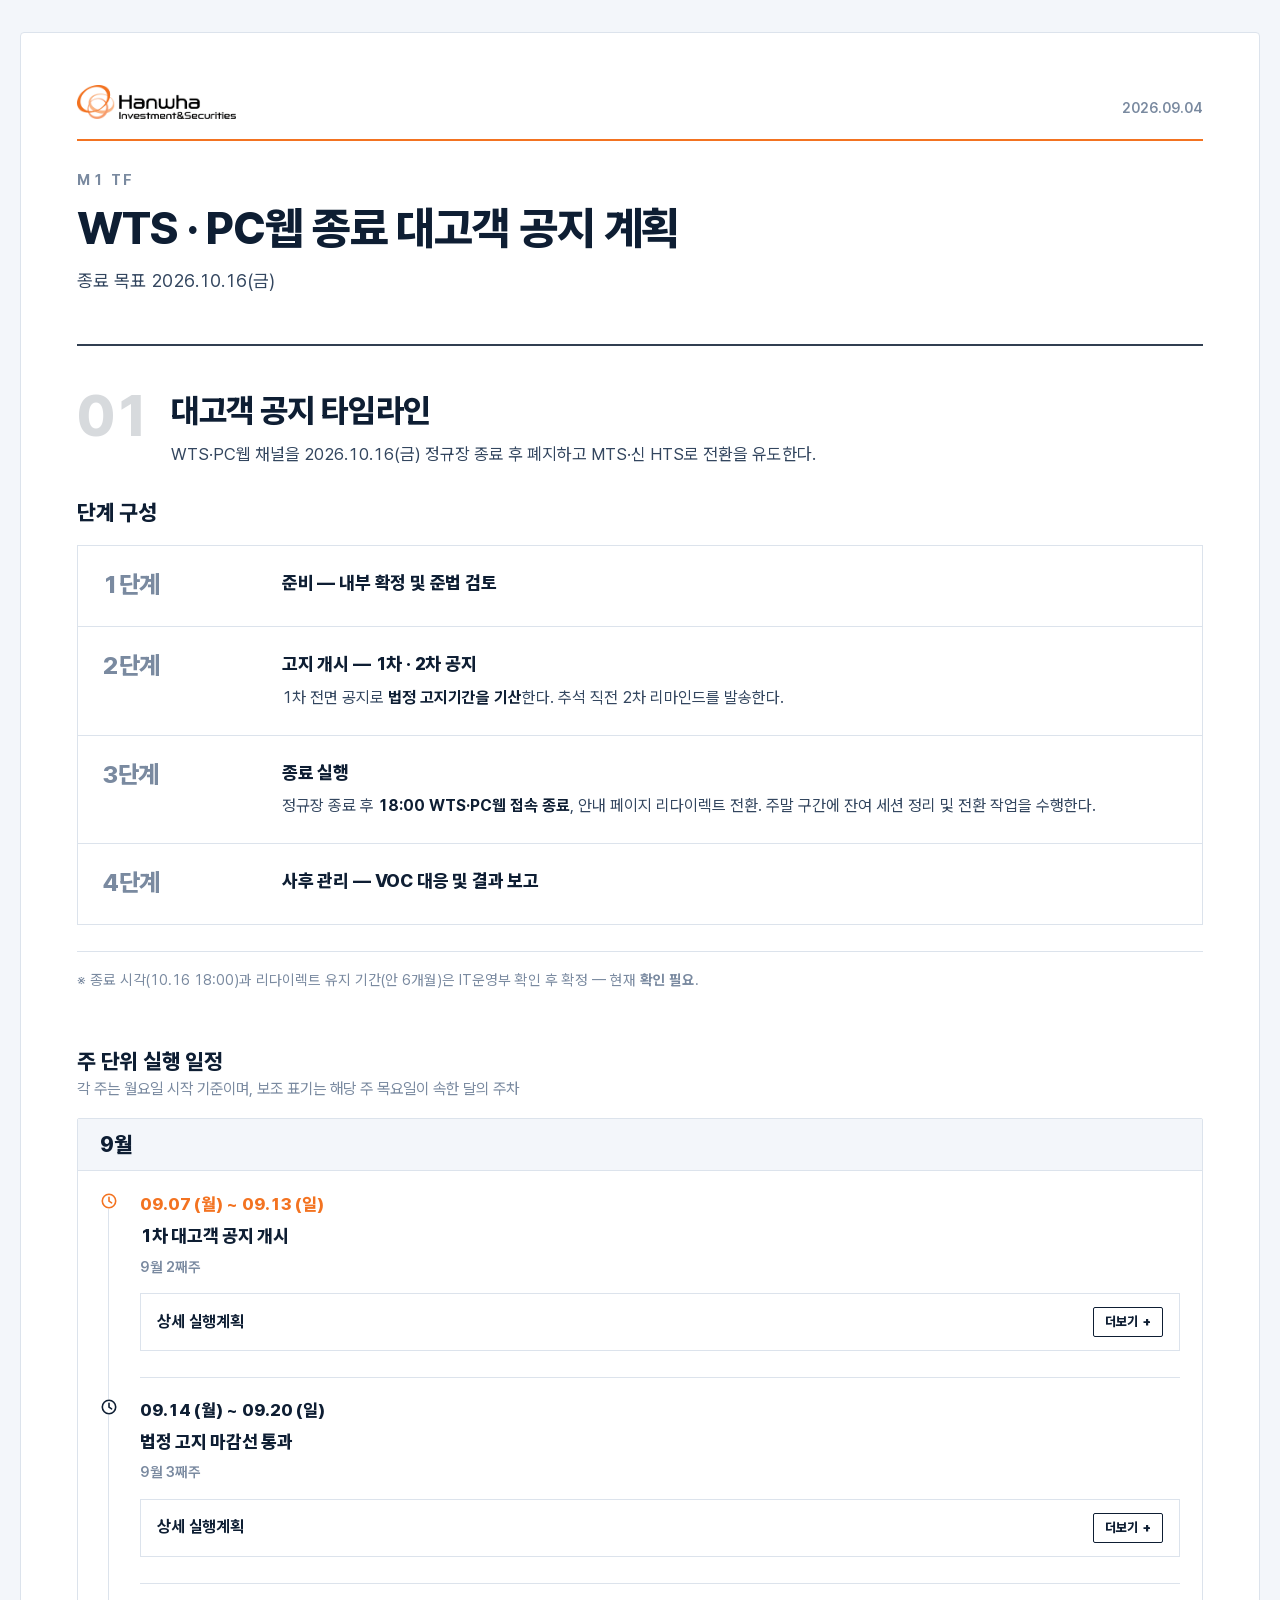
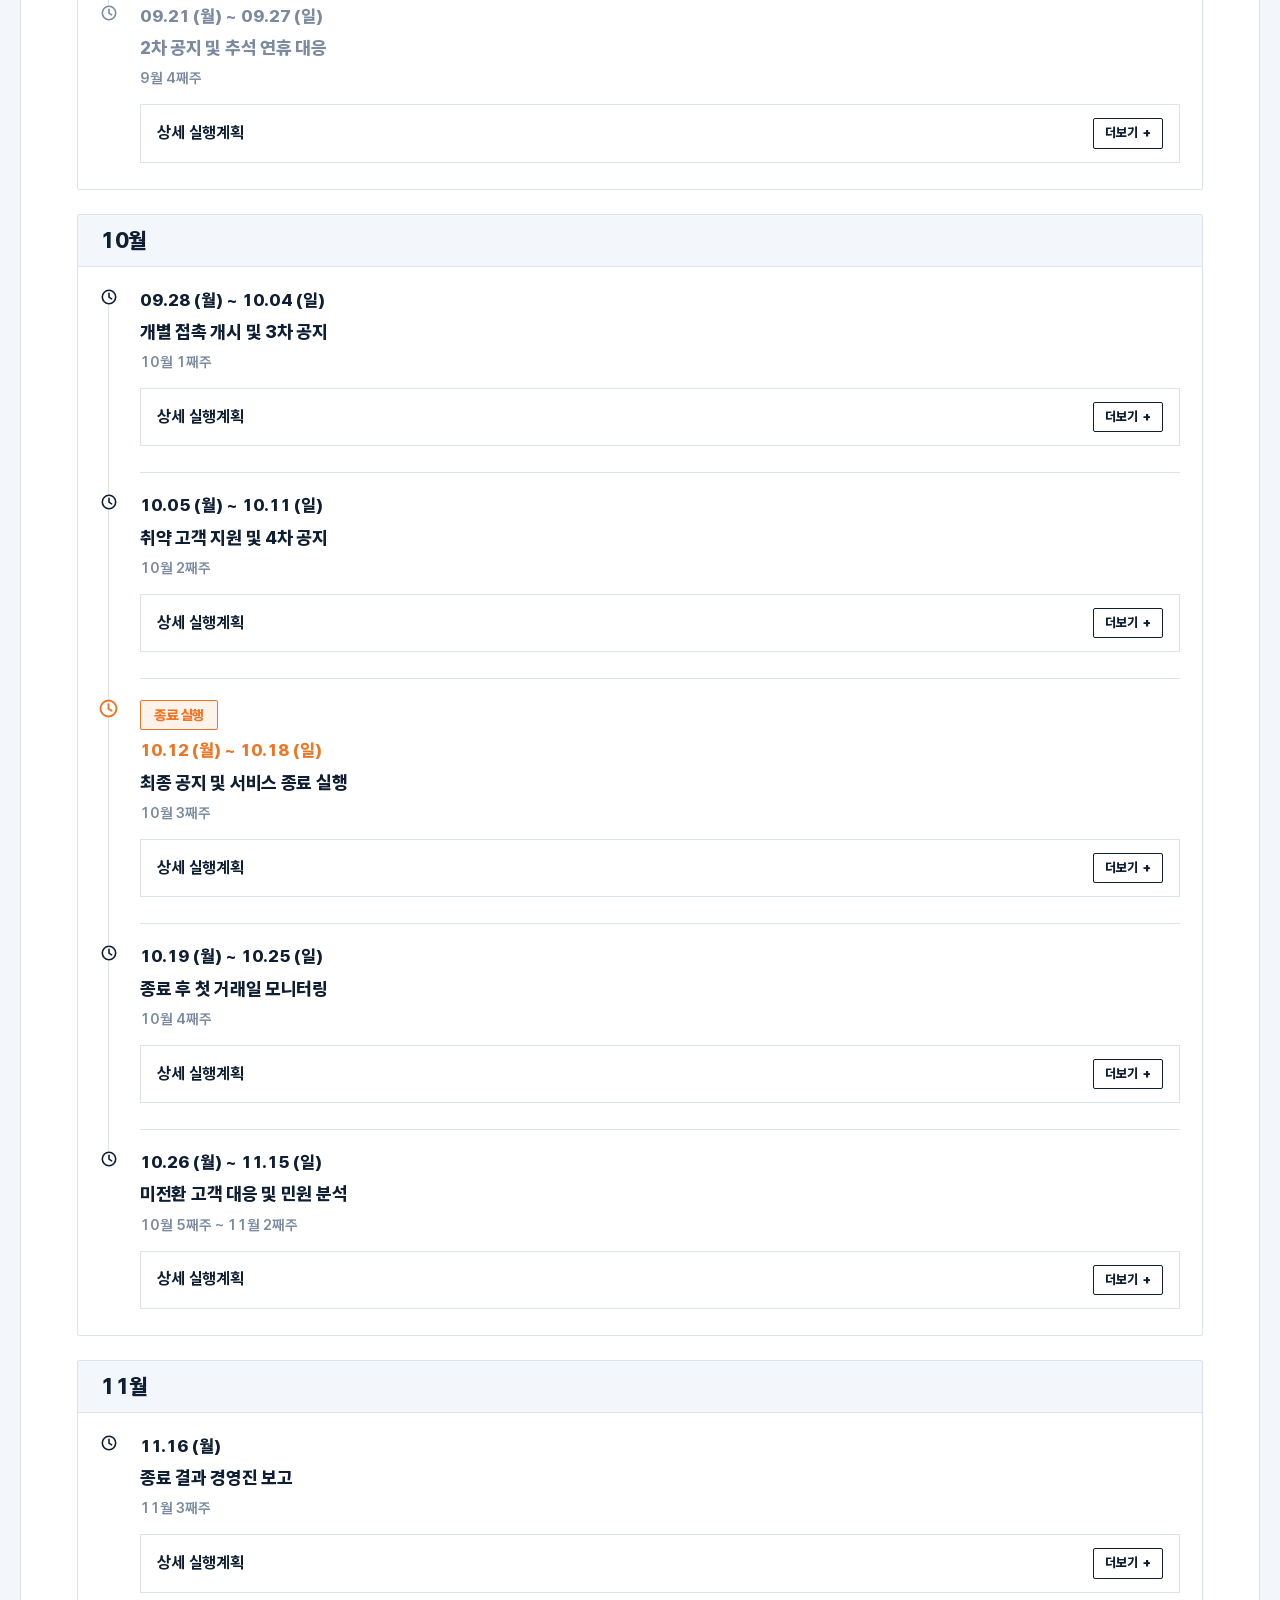
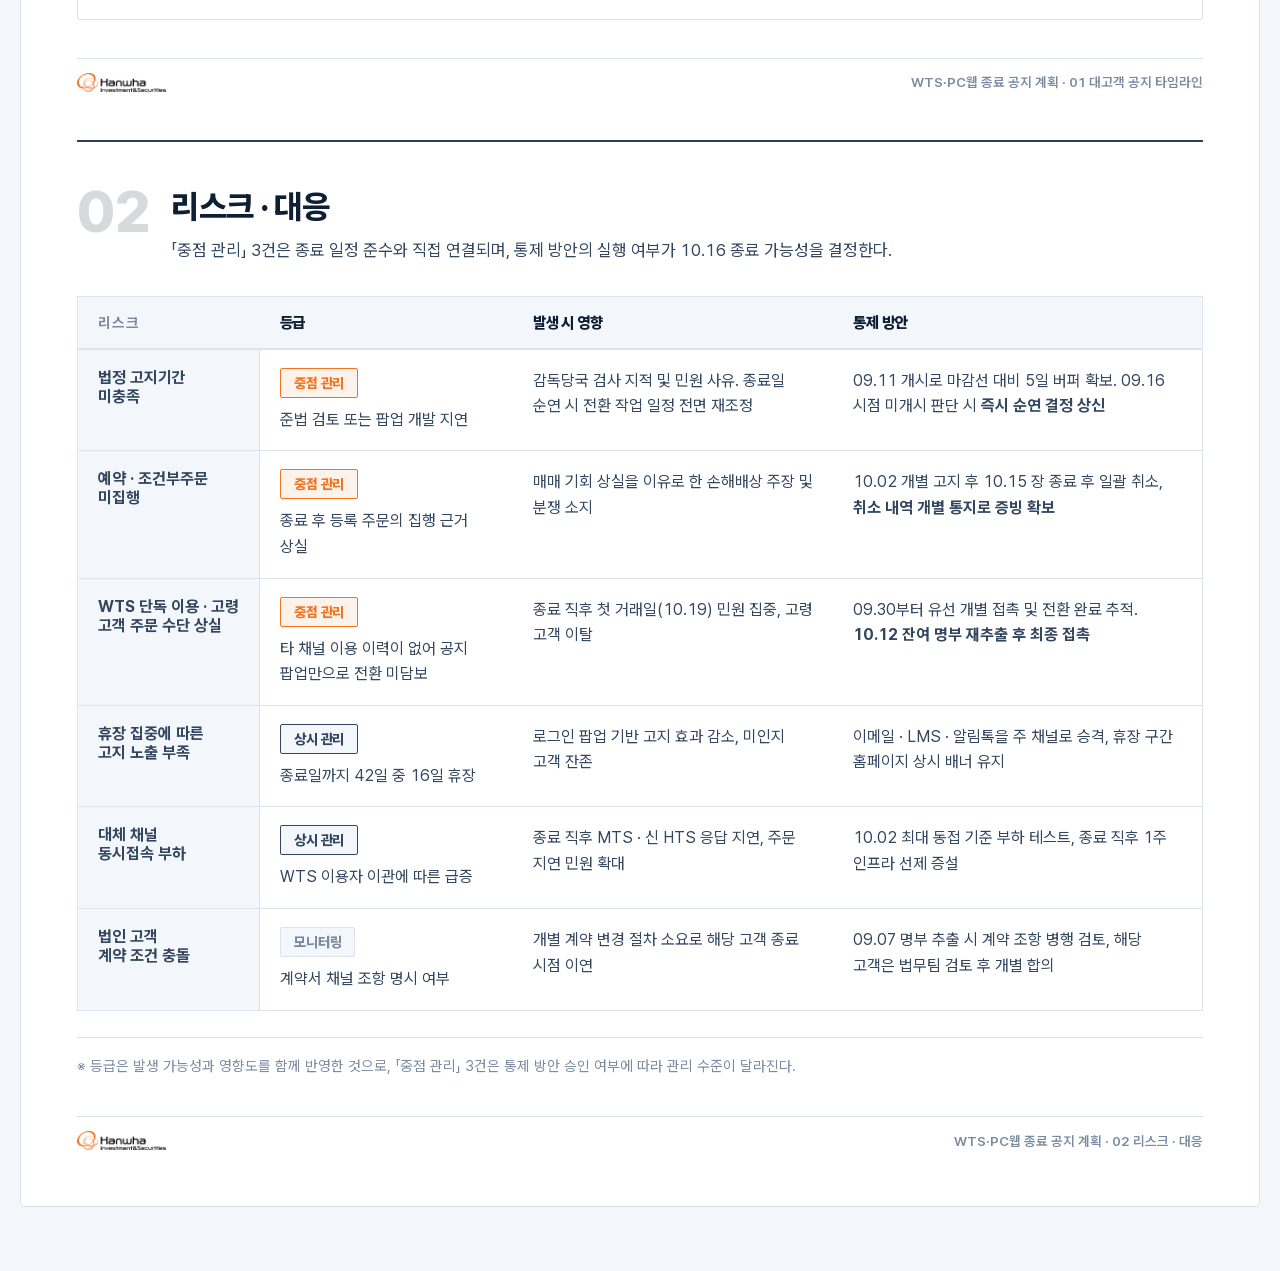
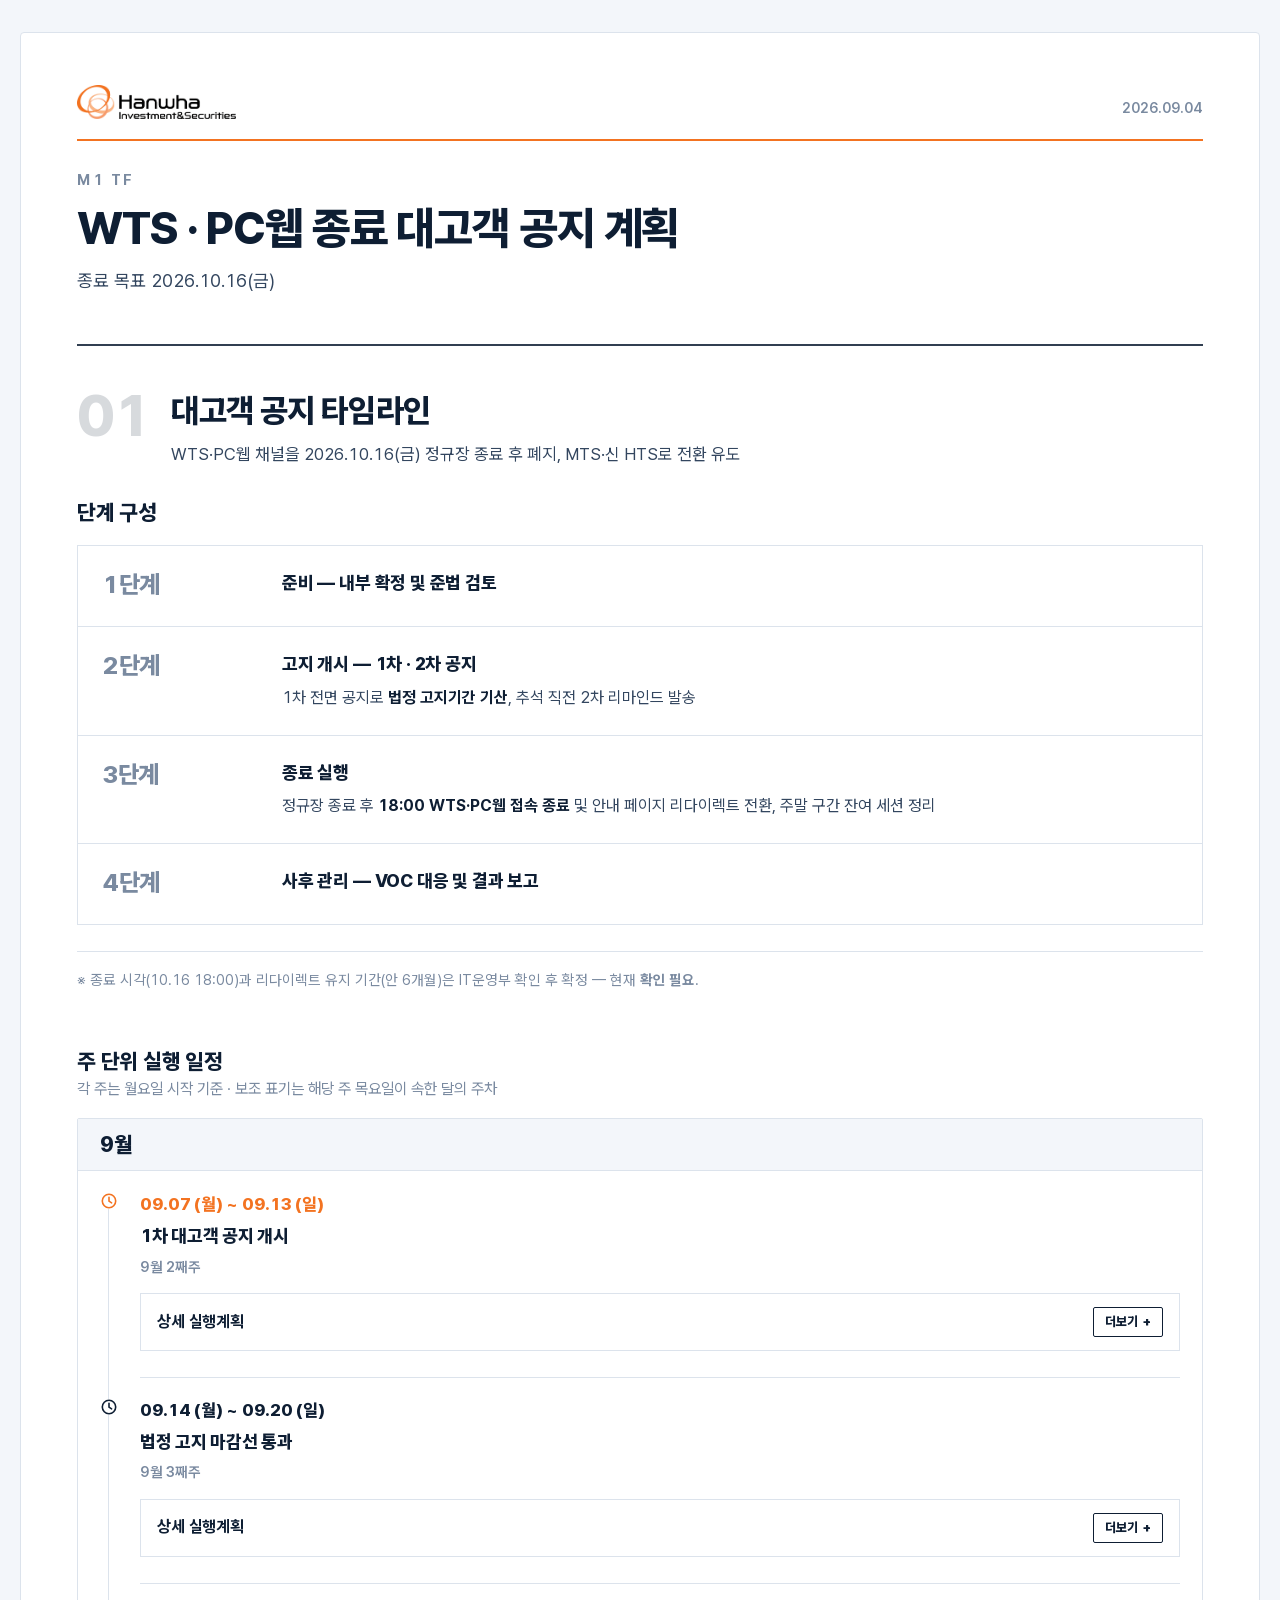
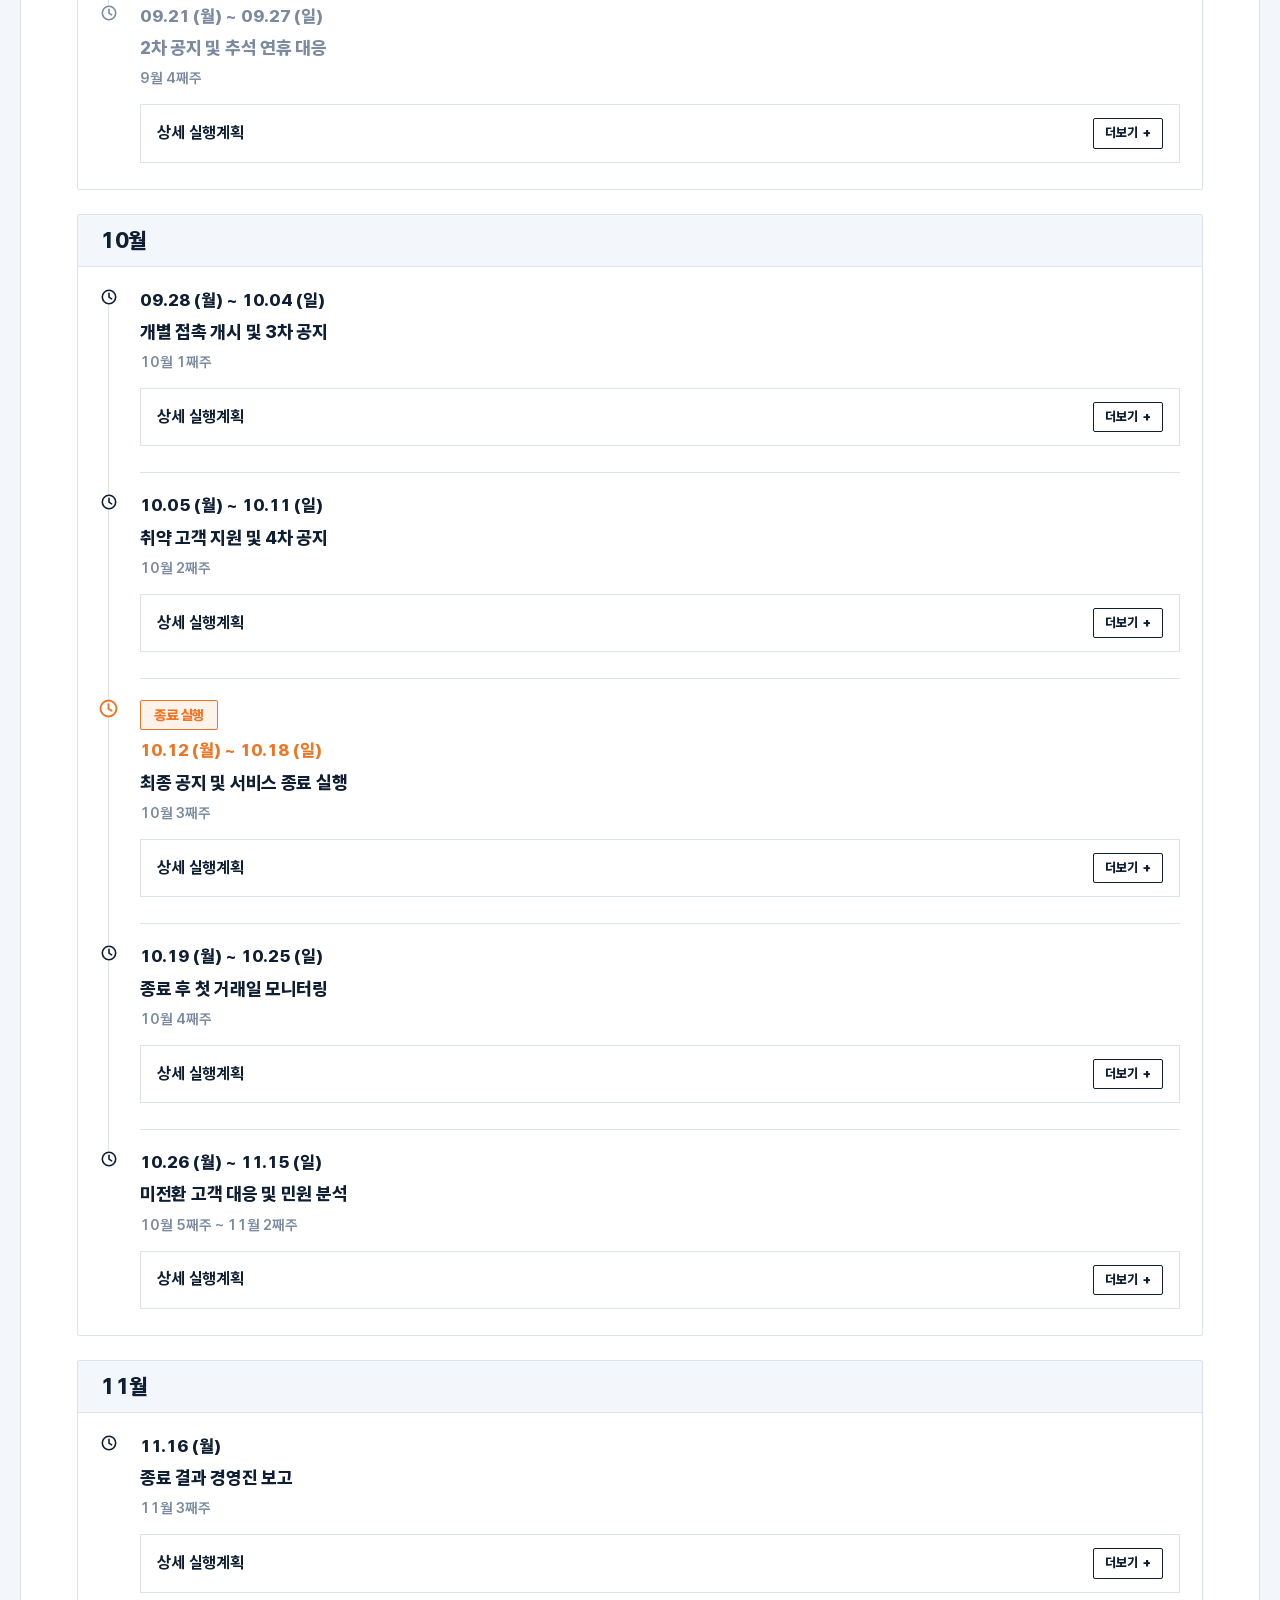
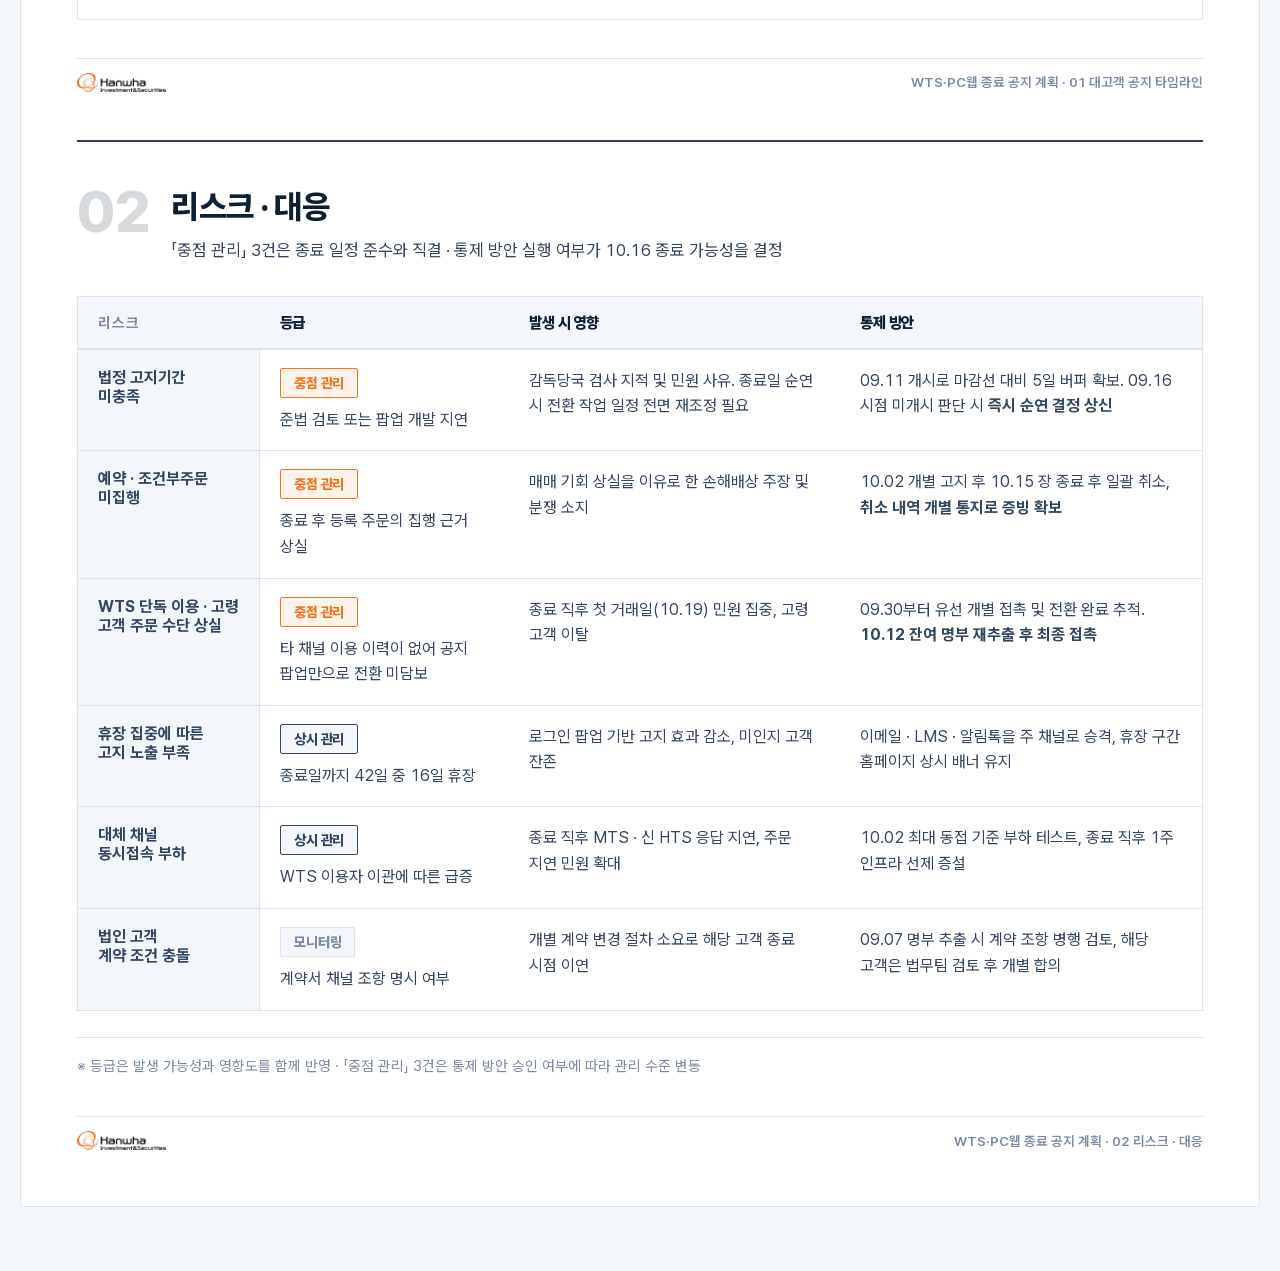
